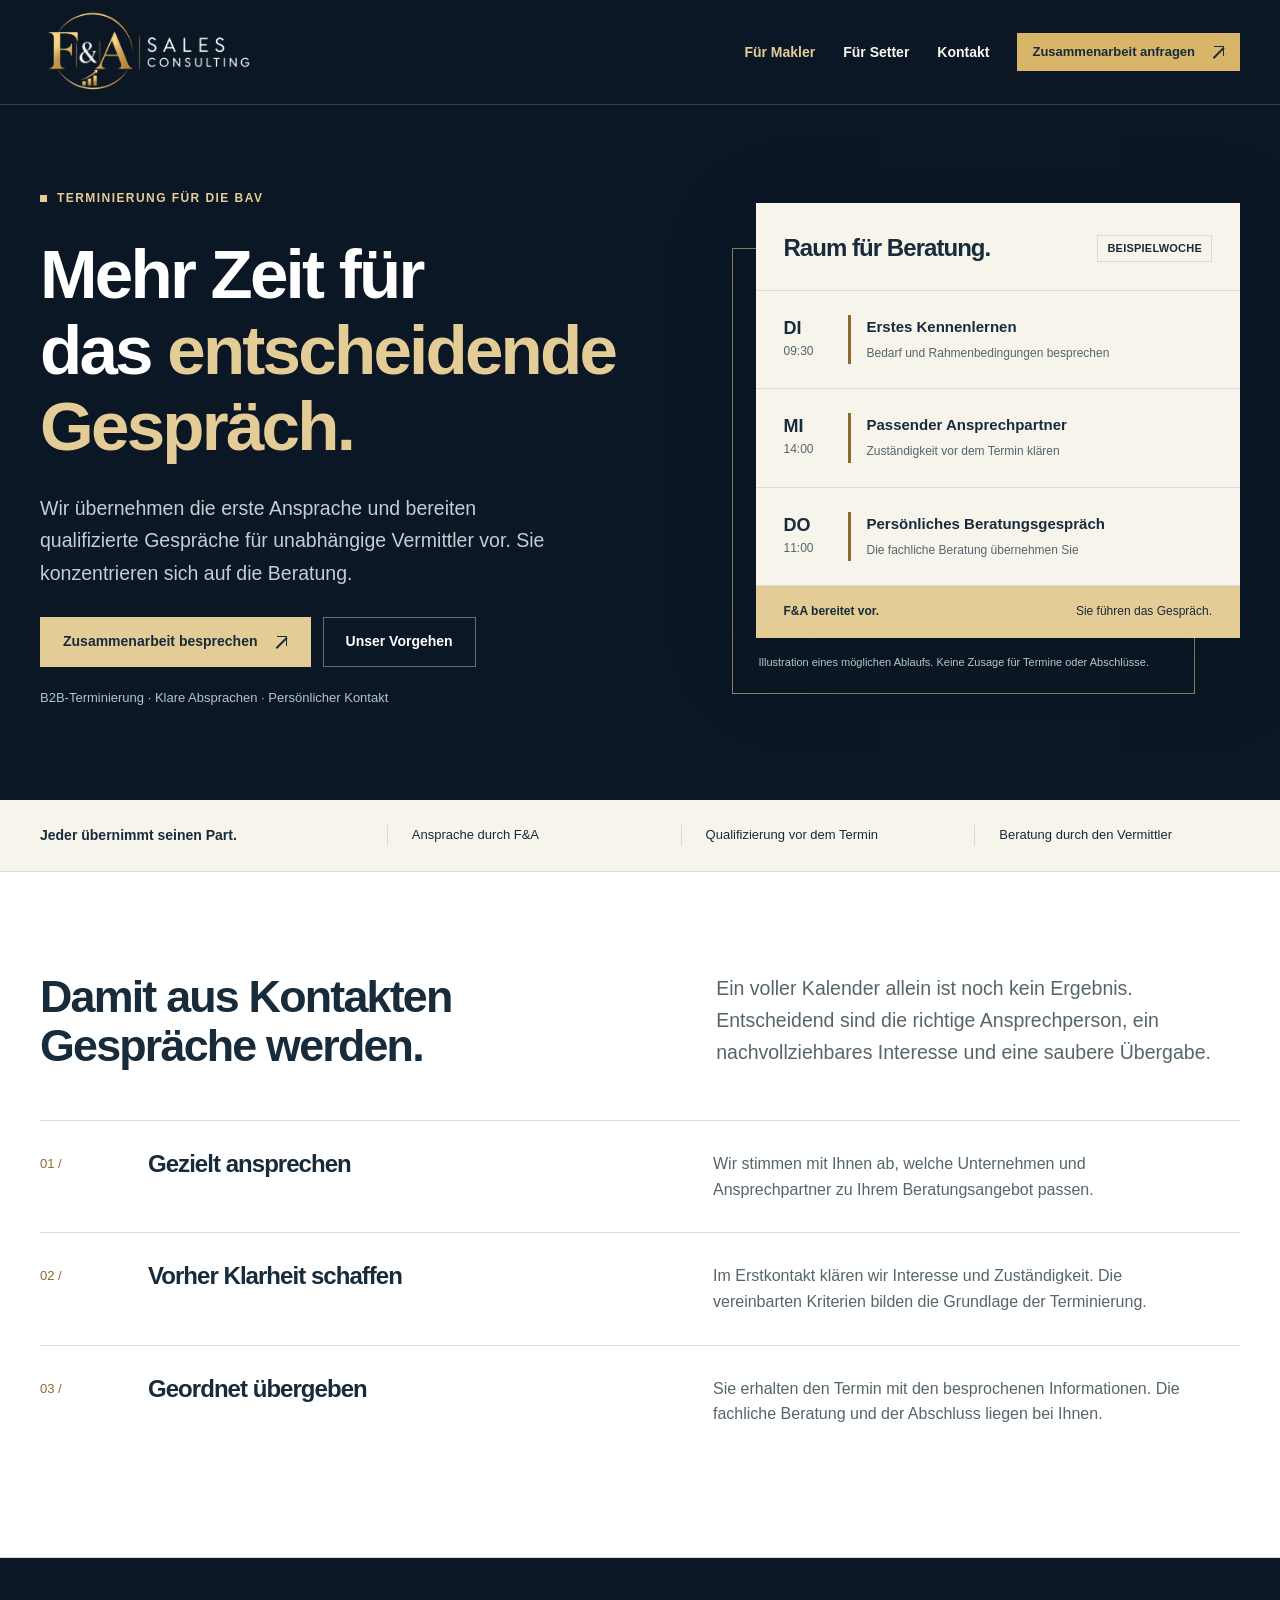
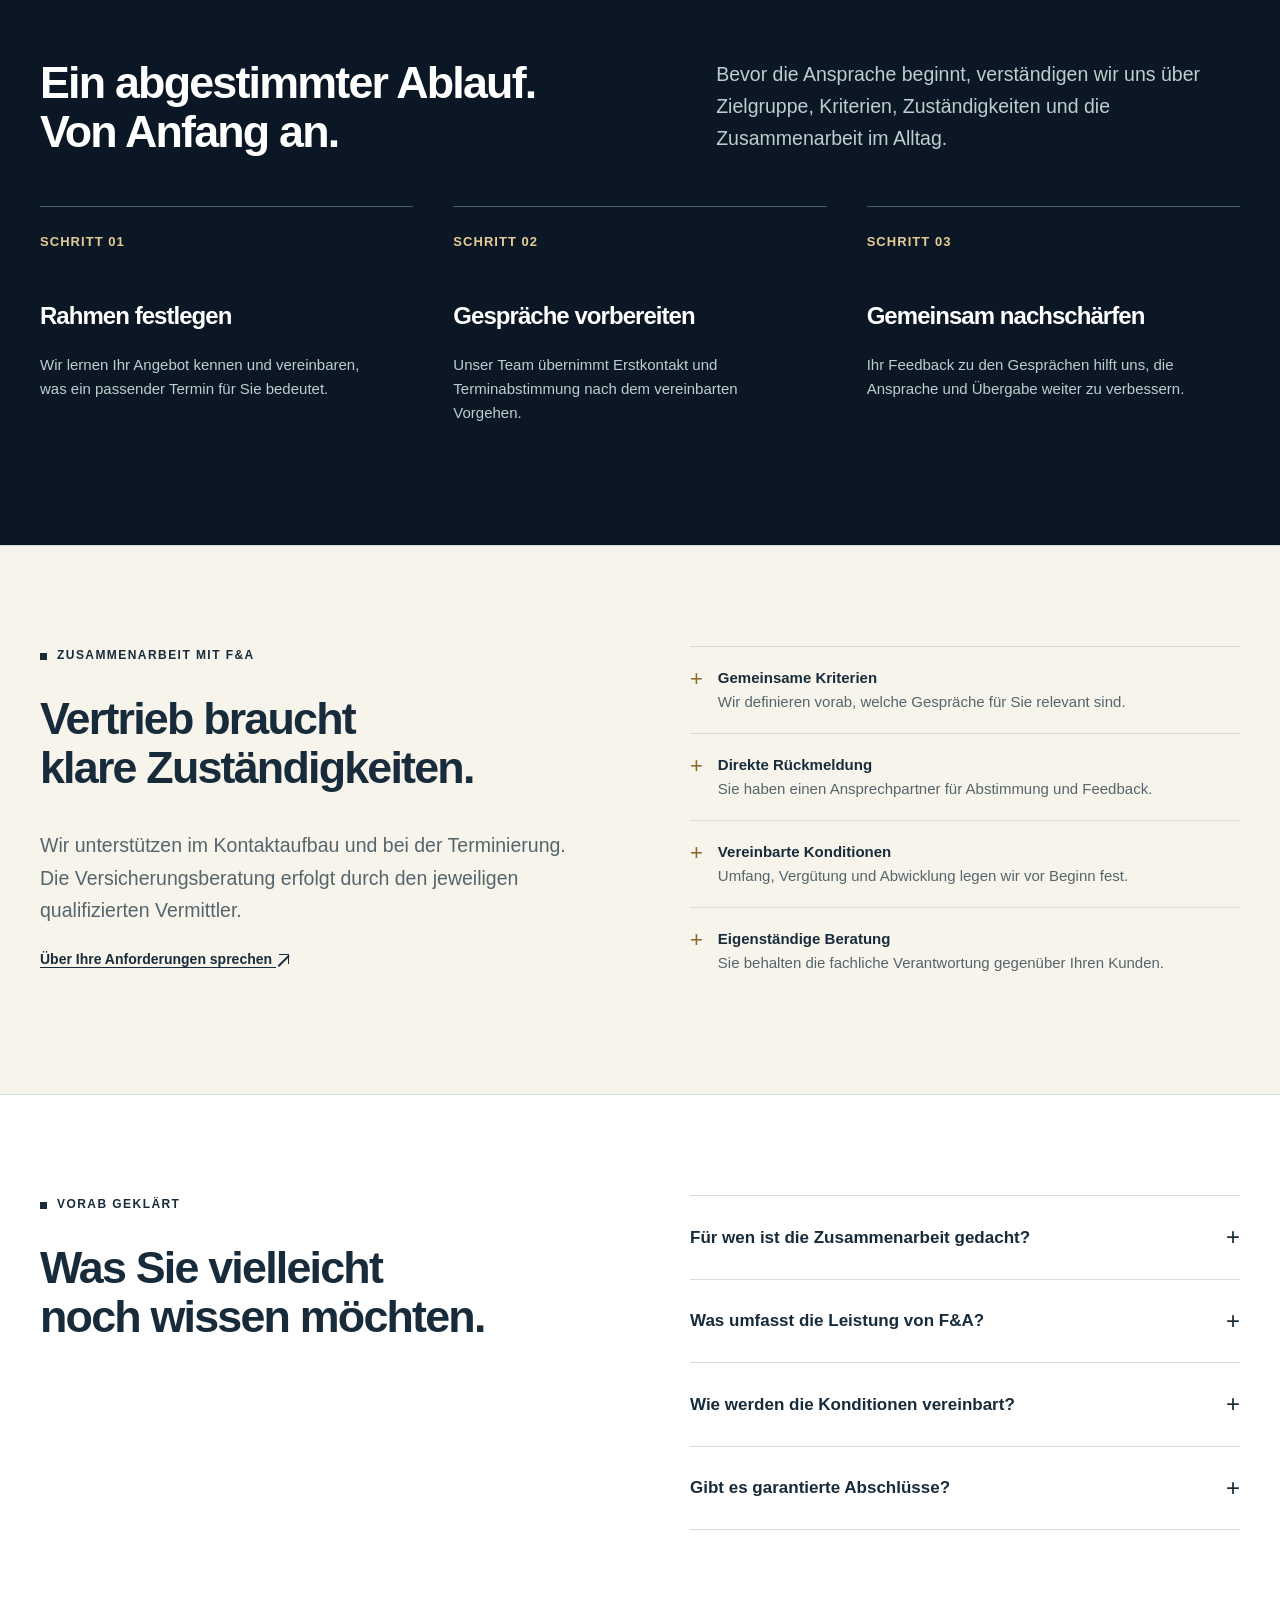
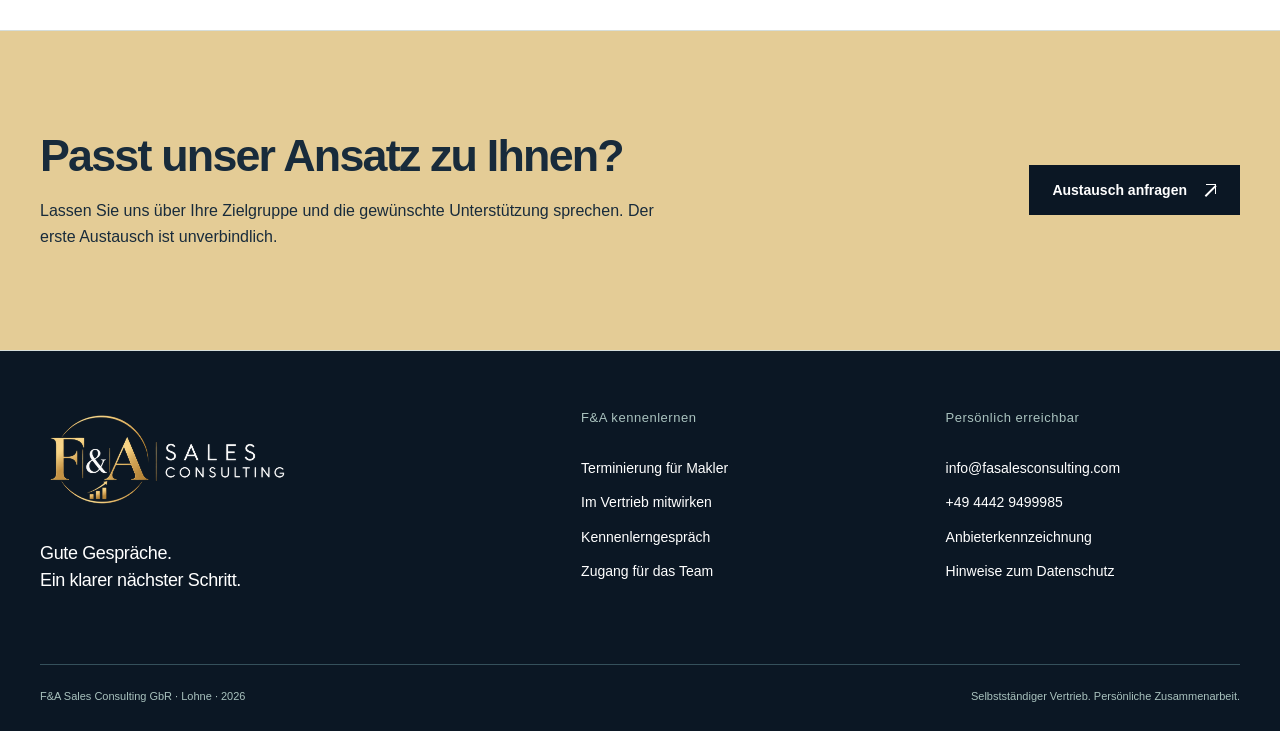
==== index.html @ d10e8598 "Add files via upload" ====
<!doctype html><html lang="de"><head><meta charset="utf-8"><meta name="viewport" content="width=device-width,initial-scale=1"><meta name="theme-color" content="#0b1724"><meta name="color-scheme" content="light"><meta name="referrer" content="strict-origin-when-cross-origin"><meta http-equiv="Content-Security-Policy" content="default-src 'self'; script-src 'self'; style-src 'self'; img-src 'self' data: blob:; font-src 'self'; connect-src 'self' https://*.supabase.co; base-uri 'none'; object-src 'none'; form-action 'self' mailto:; upgrade-insecure-requests"><title>Gespräche vorbereiten. Beratung ermöglichen. | F&amp;A Sales Consulting</title><meta name="description" content="F&amp;A unterstützt unabhängige bAV-Vermittler bei Erstansprache, Qualifizierung und Terminabstimmung. Lernen Sie unseren Ansatz kennen."><meta name="robots" content="index,follow"><link rel="canonical" href="https://fasalesconsulting.com/"><link rel="icon" href="zeichen/fa-markenbild.jpg" type="image/jpeg"><meta property="og:type" content="website"><meta property="og:locale" content="de_DE"><meta property="og:site_name" content="F&amp;A Sales Consulting"><meta property="og:title" content="Gespräche vorbereiten. Beratung ermöglichen."><meta property="og:description" content="F&amp;A unterstützt unabhängige bAV-Vermittler bei Erstansprache, Qualifizierung und Terminabstimmung. Lernen Sie unseren Ansatz kennen."><meta property="og:url" content="https://fasalesconsulting.com/"><meta property="og:image" content="https://fasalesconsulting.com/zeichen/fa-markenbild.jpg"><meta property="og:image:width" content="1254"><meta property="og:image:height" content="1254"><meta name="twitter:card" content="summary_large_image"><link rel="stylesheet" href="gestaltung/auftritt.css"></head><body><a class="fa-sprung" href="#fa-seiteninhalt">Direkt zum Inhalt</a><header class="fa-kopf"><div class="fa-rahmen fa-kopfzeile"><a class="fa-wortmarke" href="index.html" aria-label="F&A Sales Consulting – zur Übersicht"><img src="zeichen/fa-firmenlogo.png" width="1983" height="793" alt="F&A Sales Consulting"></a><button class="fa-menuschalter" type="button" aria-expanded="false" aria-controls="fa-hauptnavigation" data-fa-menuschalter>Menü</button><nav class="fa-navigation" id="fa-hauptnavigation" aria-label="Seitennavigation" data-fa-navigation><a href="index.html" aria-current="page">Für Makler</a><a href="mitwirken.html">Für Setter</a><a href="austausch.html">Kontakt</a><a class="fa-knopf fa-knopf-klein" href="austausch.html">Zusammenarbeit anfragen <span class="fa-pfeil" aria-hidden="true">↗</span></a></nav></div></header><main id="fa-seiteninhalt"><section class="fa-auftakt"><div class="fa-rahmen fa-auftakt-raster"><div><p class="fa-ueberzeile">Terminierung für die bAV</p><h1>Mehr Zeit für<br>das <span class="fa-helltext">entscheidende<br>Gespräch.</span></h1><p class="fa-vorspann">Wir übernehmen die erste Ansprache und bereiten qualifizierte Gespräche für unabhängige Vermittler vor. Sie konzentrieren sich auf die Beratung.</p><div class="fa-aktionen"><a class="fa-knopf fa-knopf-hell" href="austausch.html">Zusammenarbeit besprechen <span class="fa-pfeil" aria-hidden="true">↗</span></a><a class="fa-knopf fa-knopf-linie" href="#fa-arbeitsweise">Unser Vorgehen</a></div><p class="fa-hinweis">B2B-Terminierung · Klare Absprachen · Persönlicher Kontakt</p></div><div class="fa-terminbild"><div class="fa-terminpapier"><div class="fa-terminpapier-kopf"><strong>Raum für Beratung.</strong><span class="fa-etikett">BEISPIELWOCHE</span></div><div class="fa-terminreihe"><div class="fa-terminzeit"><strong>DI</strong><span>09:30</span></div><div class="fa-termintext"><strong>Erstes Kennenlernen</strong><span>Bedarf und Rahmenbedingungen besprechen</span></div></div><div class="fa-terminreihe"><div class="fa-terminzeit"><strong>MI</strong><span>14:00</span></div><div class="fa-termintext"><strong>Passender Ansprechpartner</strong><span>Zuständigkeit vor dem Termin klären</span></div></div><div class="fa-terminreihe"><div class="fa-terminzeit"><strong>DO</strong><span>11:00</span></div><div class="fa-termintext"><strong>Persönliches Beratungsgespräch</strong><span>Die fachliche Beratung übernehmen Sie</span></div></div><div class="fa-terminabschluss"><strong>F&amp;A bereitet vor.</strong><span>Sie führen das Gespräch.</span></div></div><p class="fa-terminfuss">Illustration eines möglichen Ablaufs. Keine Zusage für Termine oder Abschlüsse.</p></div></div></section><div class="fa-einordnung"><div class="fa-rahmen fa-einordnung-innen"><strong>Jeder übernimmt seinen Part.</strong><span>Ansprache durch F&amp;A</span><span>Qualifizierung vor dem Termin</span><span>Beratung durch den Vermittler</span></div></div>
<section class="fa-abschnitt fa-abschnitt-weiss"><div class="fa-rahmen"><div class="fa-abschnitt-kopf"><h2>Damit aus Kontakten<br>Gespräche werden.</h2><p class="fa-vorspann">Ein voller Kalender allein ist noch kein Ergebnis. Entscheidend sind die richtige Ansprechperson, ein nachvollziehbares Interesse und eine saubere Übergabe.</p></div><div class="fa-leistungsreihe"><span class="fa-zaehler">01 /</span><h3>Gezielt ansprechen</h3><p>Wir stimmen mit Ihnen ab, welche Unternehmen und Ansprechpartner zu Ihrem Beratungsangebot passen.</p></div><div class="fa-leistungsreihe"><span class="fa-zaehler">02 /</span><h3>Vorher Klarheit schaffen</h3><p>Im Erstkontakt klären wir Interesse und Zuständigkeit. Die vereinbarten Kriterien bilden die Grundlage der Terminierung.</p></div><div class="fa-leistungsreihe"><span class="fa-zaehler">03 /</span><h3>Geordnet übergeben</h3><p>Sie erhalten den Termin mit den besprochenen Informationen. Die fachliche Beratung und der Abschluss liegen bei Ihnen.</p></div></div></section>
<section class="fa-abschnitt fa-abschnitt-dunkel" id="fa-arbeitsweise"><div class="fa-rahmen"><div class="fa-abschnitt-kopf"><h2>Ein abgestimmter Ablauf.<br>Von Anfang an.</h2><p class="fa-vorspann">Bevor die Ansprache beginnt, verständigen wir uns über Zielgruppe, Kriterien, Zuständigkeiten und die Zusammenarbeit im Alltag.</p></div><ol class="fa-ablauf"><li><strong class="fa-schrittzahl">SCHRITT 01</strong><h3>Rahmen festlegen</h3><p>Wir lernen Ihr Angebot kennen und vereinbaren, was ein passender Termin für Sie bedeutet.</p></li><li><strong class="fa-schrittzahl">SCHRITT 02</strong><h3>Gespräche vorbereiten</h3><p>Unser Team übernimmt Erstkontakt und Terminabstimmung nach dem vereinbarten Vorgehen.</p></li><li><strong class="fa-schrittzahl">SCHRITT 03</strong><h3>Gemeinsam nachschärfen</h3><p>Ihr Feedback zu den Gesprächen hilft uns, die Ansprache und Übergabe weiter zu verbessern.</p></li></ol></div></section>
<section class="fa-abschnitt"><div class="fa-rahmen fa-zweiteiler"><div><p class="fa-ueberzeile">Zusammenarbeit mit F&amp;A</p><h2>Vertrieb braucht<br>klare Zuständigkeiten.</h2><p class="fa-vorspann">Wir unterstützen im Kontaktaufbau und bei der Terminierung. Die Versicherungsberatung erfolgt durch den jeweiligen qualifizierten Vermittler.</p><a class="fa-textverweis" href="austausch.html">Über Ihre Anforderungen sprechen <span class="fa-pfeil" aria-hidden="true">↗</span></a></div><ul class="fa-liste"><li><div><strong>Gemeinsame Kriterien</strong><span>Wir definieren vorab, welche Gespräche für Sie relevant sind.</span></div></li><li><div><strong>Direkte Rückmeldung</strong><span>Sie haben einen Ansprechpartner für Abstimmung und Feedback.</span></div></li><li><div><strong>Vereinbarte Konditionen</strong><span>Umfang, Vergütung und Abwicklung legen wir vor Beginn fest.</span></div></li><li><div><strong>Eigenständige Beratung</strong><span>Sie behalten die fachliche Verantwortung gegenüber Ihren Kunden.</span></div></li></ul></div></section>
<section class="fa-abschnitt fa-abschnitt-weiss"><div class="fa-rahmen fa-zweiteiler"><div><p class="fa-ueberzeile">Vorab geklärt</p><h2>Was Sie vielleicht<br>noch wissen möchten.</h2></div><div class="fa-fragen"><details><summary>Für wen ist die Zusammenarbeit gedacht?</summary><p>Für unabhängige Vermittler, die Geschäftskunden im Bereich der betrieblichen Altersversorgung beraten und Unterstützung bei der Terminierung suchen.</p></details><details><summary>Was umfasst die Leistung von F&amp;A?</summary><p>Erstansprache, Qualifizierung anhand vereinbarter Kriterien und Terminabstimmung. Die konkrete fachliche Beratung und Vermittlung übernehmen unsere Partner.</p></details><details><summary>Wie werden die Konditionen vereinbart?</summary><p>Wir besprechen zuerst Bedarf und Umfang. Die Vergütung und die Bedingungen halten wir in einer individuellen Vereinbarung fest.</p></details><details><summary>Gibt es garantierte Abschlüsse?</summary><p>Nein. Ein Beratungstermin kann eine Gelegenheit schaffen. Eine Abschlussentscheidung trifft der Kunde; einen bestimmten Umsatz können wir nicht zusagen.</p></details></div></div></section>
<section class="fa-abschnitt fa-abschnitt-marke"><div class="fa-rahmen fa-einladung"><div><h2>Passt unser Ansatz zu Ihnen?</h2><p>Lassen Sie uns über Ihre Zielgruppe und die gewünschte Unterstützung sprechen. Der erste Austausch ist unverbindlich.</p></div><a class="fa-knopf" href="austausch.html">Austausch anfragen <span class="fa-pfeil" aria-hidden="true">↗</span></a></div></section></main><footer class="fa-fuss"><div class="fa-rahmen"><div class="fa-fussraster"><div><a class="fa-wortmarke" href="index.html" aria-label="F&A Sales Consulting – zur Übersicht"><img src="zeichen/fa-firmenlogo.png" width="1983" height="793" alt="F&A Sales Consulting"></a><p>Gute Gespräche.<br>Ein klarer nächster Schritt.</p></div><div class="fa-fussnav"><h2>F&amp;A kennenlernen</h2><a href="index.html">Terminierung für Makler</a><a href="mitwirken.html">Im Vertrieb mitwirken</a><a href="einstieg.html" data-fa-einstieg>Kennenlerngespräch</a><a href="teamzentrale.html">Zugang für das Team</a></div><div class="fa-fussnav"><h2>Persönlich erreichbar</h2><a href="mailto:info@fasalesconsulting.com" data-fa-postfach="anzeigen">info@fasalesconsulting.com</a><a href="tel:+4944429499985" data-fa-telefon>+49 4442 9499985</a><a href="anbieter.html">Anbieterkennzeichnung</a><a href="privatsphaere.html">Hinweise zum Datenschutz</a></div></div><div class="fa-fussende"><span>F&amp;A Sales Consulting GbR · Lohne · 2026</span><span>Selbstständiger Vertrieb. Persönliche Zusammenarbeit.</span></div></div></footer><script type="module" src="ablauf/auftritt.js"></script></body></html>
---- gestaltung/auftritt.css ----
:root{--fa-tinte:#182b3b;--fa-nacht:#0b1724;--fa-papier:#f7f4ec;--fa-weiss:#fff;--fa-akzent:#e4cc96;--fa-akzentdunkel:#8c6a2c;--fa-grau:#55656b;--fa-linie:#d5ddda;--fa-rot:#a7352b;--fa-breite:1216px;font-family:Arial,Helvetica,sans-serif;color:var(--fa-tinte);background:var(--fa-papier);font-synthesis:none;line-height:1.6}
*{box-sizing:border-box}html{scroll-behavior:smooth;scroll-padding-top:110px}body{margin:0}button,input,select,textarea{font:inherit}button,a,input,select,textarea{touch-action:manipulation}button{cursor:pointer}a{color:inherit;text-underline-offset:.2em}img,svg{max-width:100%;height:auto}button:disabled{cursor:wait;opacity:.6}[hidden]{display:none!important}::selection{background:var(--fa-akzent);color:var(--fa-tinte)}:focus-visible{outline:3px solid #a98030;outline-offset:5px}h1,h2,h3,p{margin-top:0}h1,h2,h3{line-height:1.1;font-weight:600;letter-spacing:-.04em}h1{font-size:clamp(2.8rem,5.4vw,5.1rem)}h2{font-size:clamp(2rem,3.5vw,3.2rem)}h3{font-size:1.3rem}p{margin-bottom:1.25rem}input,textarea,select{max-width:100%}textarea{resize:vertical;min-height:120px}summary{cursor:pointer}table{border-collapse:collapse;width:100%}th{text-align:left}button:focus-visible,a:focus-visible{border-radius:2px}
.fa-rahmen{width:min(var(--fa-breite),calc(100% - 80px));margin-inline:auto}.fa-sprung{position:fixed;z-index:100;left:20px;top:12px;transform:translateY(-200%);background:var(--fa-weiss);padding:12px}.fa-sprung:focus{transform:none}.fa-kopf{position:sticky;top:0;z-index:30;background:var(--fa-nacht);color:#f8f6f1;border-bottom:1px solid #39404a}.fa-kopfzeile{min-height:104px;display:flex;align-items:center;gap:36px}.fa-wortmarke{display:inline-flex;align-items:center;gap:12px;text-decoration:none;flex-shrink:0}.fa-wortmarke img{display:block;width:214px;height:auto;max-height:86px;object-fit:contain}.fa-navigation{margin-left:auto;display:flex;align-items:center;gap:28px;font-size:14px;font-weight:600}.fa-navigation>a{text-decoration:none;white-space:nowrap}.fa-navigation>a[aria-current=page]{color:var(--fa-akzentdunkel)}.fa-menuschalter{display:none;color:inherit;margin-left:auto;border:1px solid var(--fa-linie);background:transparent;padding:9px 14px}.fa-knopf{display:inline-flex;align-items:center;justify-content:center;gap:16px;min-height:50px;padding:12px 22px;background:var(--fa-nacht);color:white;text-decoration:none;font-size:14px;line-height:1.5;letter-spacing:0;border:1px solid var(--fa-nacht);font-weight:600;transition:background .15s,transform .15s}.fa-knopf:hover{background:#23495d;transform:translateY(-1px)}.fa-knopf-hell{background:var(--fa-akzent);color:var(--fa-tinte);border-color:var(--fa-akzent)}.fa-knopf-hell:hover{background:#f1e5c9}.fa-knopf-linie{background:transparent;color:var(--fa-tinte);border-color:var(--fa-linie)}.fa-knopf-linie:hover{background:#e7ece6}.fa-knopf-klein{min-height:38px;padding:7px 14px;font-size:13px}.fa-pfeil{font-size:22px;font-weight:400;line-height:1}.fa-aktionen{display:flex;gap:12px;align-items:center;flex-wrap:wrap;margin-top:28px}.fa-ueberzeile{display:flex;align-items:center;gap:10px;font-size:12px;letter-spacing:.12em;text-transform:uppercase;font-weight:700;margin-bottom:28px}.fa-ueberzeile:before{content:'';height:7px;width:7px;background:currentColor;display:block}.fa-vorspann{font-size:clamp(1.05rem,1.6vw,1.22rem);line-height:1.65;max-width:630px;color:var(--fa-grau)}.fa-hinweis{font-size:13px;color:var(--fa-grau);line-height:1.65}.fa-textverweis{font-size:14px;font-weight:600}.fa-helltext{color:var(--fa-akzent)}
.fa-auftakt{background:var(--fa-nacht);color:var(--fa-weiss);position:relative;overflow:hidden}.fa-auftakt-raster{display:grid;grid-template-columns:1.1fr .9fr;gap:70px;align-items:center;padding-block:84px 92px}.fa-auftakt h1{max-width:720px;margin-bottom:28px}.fa-auftakt .fa-vorspann{color:#c0d0d4;max-width:530px}.fa-auftakt .fa-hinweis{color:#afc6c8;margin-top:20px;margin-bottom:0}.fa-auftakt .fa-ueberzeile{color:var(--fa-akzent)}.fa-auftakt .fa-knopf-linie{color:white;border-color:#57717a}.fa-auftakt .fa-knopf-linie:hover{background:#26434d}.fa-terminbild{position:relative;padding:0 0 24px 24px;min-width:0}.fa-terminbild:before{content:'';position:absolute;left:0;bottom:0;top:45px;right:45px;border:1px solid #8f8060}.fa-terminpapier{position:relative;background:var(--fa-papier);color:var(--fa-tinte);box-shadow:0 25px 80px #00131f40}.fa-terminpapier-kopf{padding:26px 28px 22px;border-bottom:1px solid var(--fa-linie);display:flex;justify-content:space-between;align-items:center}.fa-terminpapier-kopf strong{font-size:24px;letter-spacing:-.04em}.fa-etikett{display:inline-block;border:1px solid var(--fa-linie);font-size:11px;font-weight:600;padding:4px 9px;letter-spacing:.02em;white-space:nowrap}.fa-terminreihe{display:grid;grid-template-columns:46px 1fr;gap:18px;padding:24px 28px;border-bottom:1px solid var(--fa-linie);align-items:start}.fa-terminzeit{display:flex;flex-direction:column;font-size:12px;color:var(--fa-grau);line-height:1.5}.fa-terminzeit strong{font-size:18px;color:var(--fa-tinte)}.fa-termintext{padding-left:16px;border-left:3px solid var(--fa-akzentdunkel)}.fa-termintext strong{font-size:15px;display:block}.fa-termintext span{font-size:12px;color:var(--fa-grau)}.fa-terminabschluss{background:var(--fa-akzent);padding:16px 28px;font-size:12px;display:flex;justify-content:space-between;gap:12px}.fa-terminfuss{position:relative;color:#b2cac7;font-size:11px;line-height:1.5;margin:16px 0 0 3px}.fa-einordnung{border-bottom:1px solid var(--fa-linie)}.fa-einordnung-innen{display:grid;grid-template-columns:1.2fr 1fr 1fr 1fr;padding-block:24px;gap:28px;align-items:center;font-size:13px}.fa-einordnung-innen strong{font-size:14px}.fa-einordnung-innen span{border-left:1px solid var(--fa-linie);padding-left:24px}
.fa-abschnitt{padding-block:100px;border-bottom:1px solid var(--fa-linie)}.fa-abschnitt-weiss{background:var(--fa-weiss)}.fa-abschnitt-marke{background:var(--fa-akzent)}.fa-abschnitt-dunkel{background:var(--fa-nacht);color:var(--fa-weiss)}.fa-abschnitt-dunkel .fa-vorspann,.fa-abschnitt-dunkel .fa-hinweis{color:#bad0ce}.fa-abschnitt-kopf{display:grid;grid-template-columns:1.1fr 1fr;gap:100px;align-items:start;margin-bottom:50px}.fa-abschnitt-kopf h2{margin-bottom:0}.fa-abschnitt-kopf p{margin-bottom:0}.fa-leistungsreihe{display:grid;grid-template-columns:70px 1fr 1fr;gap:38px;padding:30px 0;border-top:1px solid var(--fa-linie);align-items:start}.fa-leistungsreihe h3{font-size:1.5rem;margin-bottom:0}.fa-leistungsreihe p{margin:0;max-width:480px;color:var(--fa-grau)}.fa-zaehler{font-size:13px;color:var(--fa-akzentdunkel);padding-top:3px}.fa-ablauf{display:grid;grid-template-columns:repeat(3,1fr);gap:40px;list-style:none;padding:0;margin:0}.fa-ablauf li{border-top:1px solid #45615d;padding-top:25px}.fa-ablauf strong.fa-schrittzahl{display:block;color:var(--fa-akzent);font-size:13px;margin-bottom:50px;letter-spacing:.08em}.fa-ablauf h3{font-size:1.5rem}.fa-ablauf p{font-size:15px;color:#bad0ce;max-width:320px}.fa-zweiteiler{display:grid;grid-template-columns:1fr 1fr;gap:100px;align-items:start}.fa-liste{list-style:none;margin:0;padding:0}.fa-liste li{padding:19px 0;border-top:1px solid var(--fa-linie);display:flex;gap:15px;font-size:15px}.fa-liste li:before{content:'+';font-size:22px;color:var(--fa-akzentdunkel);line-height:1.2}.fa-liste strong{display:block}.fa-liste span{color:var(--fa-grau)}.fa-fragen details{border-top:1px solid var(--fa-linie)}.fa-fragen details:last-child{border-bottom:1px solid var(--fa-linie)}.fa-fragen summary{display:flex;justify-content:space-between;align-items:center;gap:20px;padding:22px 0;font-size:17px;font-weight:600;list-style:none}.fa-fragen summary::-webkit-details-marker{display:none}.fa-fragen summary:after{content:'+';font-size:24px;font-weight:400}.fa-fragen details[open] summary:after{content:'−'}.fa-fragen details p{font-size:15px;color:var(--fa-grau);padding-right:30px;margin-bottom:25px}.fa-einladung{display:grid;grid-template-columns:1fr auto;gap:60px;align-items:center}.fa-einladung h2{margin-bottom:18px}.fa-einladung p{max-width:620px;margin-bottom:0}.fa-seitenauftakt{padding-block:70px 58px;border-bottom:1px solid var(--fa-linie)}.fa-seitenauftakt h1{font-size:clamp(2.7rem,4.5vw,4.3rem);max-width:850px}.fa-seitenauftakt .fa-vorspann{margin-bottom:0}.fa-brot{font-size:12px;margin-bottom:35px;display:flex;gap:12px}.fa-brot a{text-decoration:none;color:var(--fa-grau)}
.fa-rechenflaeche{display:grid;grid-template-columns:1fr 1fr;background:var(--fa-weiss);border:1px solid var(--fa-linie)}.fa-recheneingaben{padding:40px}.fa-rechenausgabe{padding:40px;background:var(--fa-nacht);color:white;display:flex;flex-direction:column;justify-content:space-between}.fa-rechensumme{font-size:clamp(2.2rem,5vw,4.3rem);line-height:1.2;letter-spacing:-.06em;margin:18px 0 35px;display:block}.fa-rechenerklaerung{font-size:12px;color:#b8cbc9;margin:25px 0 0}.fa-rechenzeile{display:flex;justify-content:space-between;gap:20px;border-top:1px solid #45615d;padding:13px 0;font-size:14px}.fa-formular{display:grid;gap:20px}.fa-formulargruppe{display:grid;grid-template-columns:1fr 1fr;gap:20px}.fa-feld{display:grid;gap:7px;min-width:0}.fa-feld label{font-size:13px;font-weight:600}.fa-feld label small{font-weight:400;color:var(--fa-grau)}.fa-feld input,.fa-feld select,.fa-feld textarea{border:1px solid #bac7c3;background:white;color:var(--fa-tinte);border-radius:0;padding:13px 14px;min-height:48px;width:100%;font-size:15px}.fa-feld input:focus,.fa-feld textarea:focus,.fa-feld select:focus{outline:2px solid var(--fa-akzentdunkel);outline-offset:1px}.fa-feld-hilfe{font-size:12px;color:var(--fa-grau);margin:0}.fa-formularkarte{padding:36px;border:1px solid var(--fa-linie);background:var(--fa-weiss)}.fa-formularkarte h2{font-size:1.7rem;margin-bottom:28px}.fa-formular .fa-hinweis{margin:0}.fa-formular .fa-knopf{justify-self:start}.fa-formularstatus{padding:16px;background:#fff0e6;border-left:3px solid #bc6749;font-size:14px;line-height:1.6;margin:0}.fa-formular-erfolg{background:#dff3e9;border-color:var(--fa-akzentdunkel)}.fa-spamfeld{position:absolute;left:-10000px;width:1px;height:1px;overflow:hidden}.fa-kontaktdaten{border-top:1px solid var(--fa-linie);padding-top:25px;margin-top:40px;display:grid;gap:6px;font-size:15px}.fa-rechtstext{max-width:830px}.fa-rechtstext h2{font-size:1.6rem;margin-top:40px;margin-bottom:16px}.fa-rechtstext h2:first-child{margin-top:0}.fa-rechtstext p,.fa-rechtstext li{font-size:15px;color:#40565f}.fa-rechtstext ul{padding-left:20px}.fa-kontaktetikett{display:inline-block;background:var(--fa-akzent);padding:7px 12px;font-size:12px;font-weight:600;margin-bottom:20px}.fa-abstand-unten{margin-bottom:35px}
.fa-fuss{background:var(--fa-nacht);color:white;padding-block:60px 25px}.fa-fussraster{display:grid;grid-template-columns:1.6fr 1fr 1fr;gap:70px;padding-bottom:50px}.fa-fuss h2{font-size:13px;letter-spacing:.04em;font-weight:400;color:#a9c2be;margin-bottom:20px}.fa-fuss p{font-size:18px;max-width:340px;line-height:1.5;letter-spacing:-.02em;margin-top:22px}.fa-fuss .fa-wortmarke img{width:250px;max-height:100px;background:transparent}.fa-fussnav{display:grid;gap:12px;align-content:start}.fa-fussnav a{font-size:14px;text-decoration:none}.fa-fussnav a:hover{text-decoration:underline}.fa-fussende{border-top:1px solid #35505b;padding-top:23px;display:flex;justify-content:space-between;gap:24px;font-size:11px;color:#a9c2be}.fa-fussende a{text-decoration:none}.fa-vertriebsbild{padding:32px;background:var(--fa-akzent);color:var(--fa-tinte);position:relative}.fa-vertriebsbild .fa-ueberzeile{color:var(--fa-akzentdunkel);font-size:11px}.fa-vertriebsbild h2{font-size:2.8rem;margin-bottom:35px}.fa-vertriebszeile{padding:20px 0;display:flex;gap:20px;border-top:1px solid #baa36f;align-items:center}.fa-vertriebssymbol{border:1px solid #b59a5e;width:40px;height:40px;display:grid;place-items:center;flex-shrink:0;font-size:18px}.fa-vertriebszeile strong{display:block;font-size:14px}.fa-vertriebszeile small{display:block;color:#66542f;font-size:12px}.fa-vertriebsbild .fa-hinweis{color:#66542f;margin-top:25px}
.fa-pfeil{display:inline-block;font-size:0;position:relative;width:14px;height:14px;vertical-align:middle;flex-shrink:0}.fa-pfeil:before{content:'';position:absolute;right:1px;top:1px;width:9px;height:9px;border-top:1.5px solid currentColor;border-right:1.5px solid currentColor}.fa-pfeil:after{content:'';position:absolute;width:15px;height:1.5px;top:7px;right:-1px;background:currentColor;transform:rotate(-45deg)}
@media(min-width:1600px){.fa-auftakt-raster{padding-block:100px 110px}}@media(max-width:1050px){.fa-navigation{gap:20px}.fa-kopfzeile{gap:20px}.fa-auftakt-raster{gap:35px}.fa-abschnitt-kopf,.fa-zweiteiler{gap:50px}.fa-rahmen{width:calc(100% - 56px)}.fa-terminpapier-kopf,.fa-terminreihe{padding-inline:20px}}
@media(max-width:780px){html{scroll-padding-top:88px}.fa-rahmen{width:calc(100% - 40px)}.fa-kopfzeile{min-height:86px}.fa-menuschalter{display:block}.fa-navigation{display:none;position:absolute;left:0;right:0;top:85px;background:var(--fa-nacht);border-bottom:1px solid var(--fa-linie);padding:24px 20px 30px;flex-direction:column;align-items:stretch;gap:22px}.fa-navigation-offen{display:flex}.fa-navigation .fa-knopf{align-self:start}.fa-auftakt-raster{grid-template-columns:1fr;gap:48px;padding-block:52px 60px}.fa-auftakt h1{font-size:clamp(2.6rem,9.5vw,4.3rem)}.fa-auftakt .fa-vorspann{font-size:1.05rem}.fa-terminbild{max-width:510px;padding-left:16px;padding-bottom:16px}.fa-einordnung-innen{grid-template-columns:1fr 1fr;gap:18px;font-size:12px;padding-block:24px}.fa-einordnung-innen span{padding-left:14px}.fa-einordnung-innen span:nth-child(3){border:0;padding-left:0}.fa-abschnitt{padding-block:62px}.fa-abschnitt-kopf,.fa-zweiteiler{grid-template-columns:1fr;gap:26px}.fa-abschnitt-kopf{margin-bottom:35px}.fa-leistungsreihe{grid-template-columns:35px 1fr;gap:20px;padding-block:25px}.fa-leistungsreihe p{grid-column:2;font-size:14px}.fa-leistungsreihe h3{font-size:1.3rem}.fa-ablauf{grid-template-columns:1fr;gap:20px}.fa-ablauf li{display:grid;grid-template-columns:35px 1fr;column-gap:20px;padding-top:23px}.fa-ablauf strong.fa-schrittzahl{grid-row:span 2;margin:0;padding-top:3px}.fa-ablauf p{max-width:none;margin-bottom:5px;grid-column:2}.fa-ablauf h3{font-size:1.4rem}.fa-einladung{grid-template-columns:1fr;gap:24px}.fa-einladung .fa-knopf{justify-self:start}.fa-rechenflaeche{grid-template-columns:1fr}.fa-recheneingaben,.fa-rechenausgabe{padding:28px}.fa-rechensumme{font-size:3rem}.fa-formularkarte{padding:25px}.fa-fussraster{grid-template-columns:1fr 1fr;gap:35px}.fa-fussraster>div:first-child{grid-column:1/-1}.fa-fussende{flex-direction:column;gap:8px}.fa-seitenauftakt{padding-block:42px}.fa-seitenauftakt h1{font-size:2.8rem}.fa-ueberzeile{margin-bottom:22px}.fa-vertriebsbild h2{font-size:2.4rem}.fa-fragen summary{font-size:16px}}
@media(max-width:420px){.fa-formulargruppe{grid-template-columns:1fr}.fa-rahmen{width:calc(100% - 32px)}.fa-auftakt h1{font-size:2.6rem}.fa-aktionen{align-items:stretch}.fa-aktionen .fa-knopf{width:100%}.fa-terminpapier-kopf{gap:10px;padding:20px 16px}.fa-terminpapier-kopf strong{font-size:20px}.fa-terminreihe{padding:20px 16px;gap:12px}.fa-terminabschluss{padding:14px 16px;font-size:11px}.fa-formularkarte{padding:20px}.fa-recheneingaben,.fa-rechenausgabe{padding:23px}.fa-vertriebsbild{padding:24px}.fa-einordnung-innen strong{font-size:12px}}
@media(prefers-reduced-motion:reduce){html{scroll-behavior:auto}*,*:before,*:after{transition:none!important;animation:none!important}}

.fa-navigation .fa-knopf{background:#d8b568;color:#182b3b;border-color:#d8b568}.fa-navigation .fa-knopf:hover{background:#f0dba9}.fa-kopf .fa-menuschalter{border-color:#60616a}.fa-kopf .fa-navigation>a[aria-current=page]{color:var(--fa-akzent)}.fa-abschnitt-marke .fa-vorspann{color:#5b5039}
@media(max-width:1050px){.fa-kopf .fa-wortmarke img{width:195px;max-height:78px}}@media(max-width:780px){.fa-kopf .fa-wortmarke img{width:172px;max-height:69px}.fa-fuss .fa-wortmarke img{width:220px;max-height:88px}}
@media(max-width:420px){.fa-kopf .fa-wortmarke img{width:clamp(140px,44vw,172px)}.fa-kopfzeile{gap:16px}.fa-fussraster{grid-template-columns:minmax(0,1fr);gap:32px}}
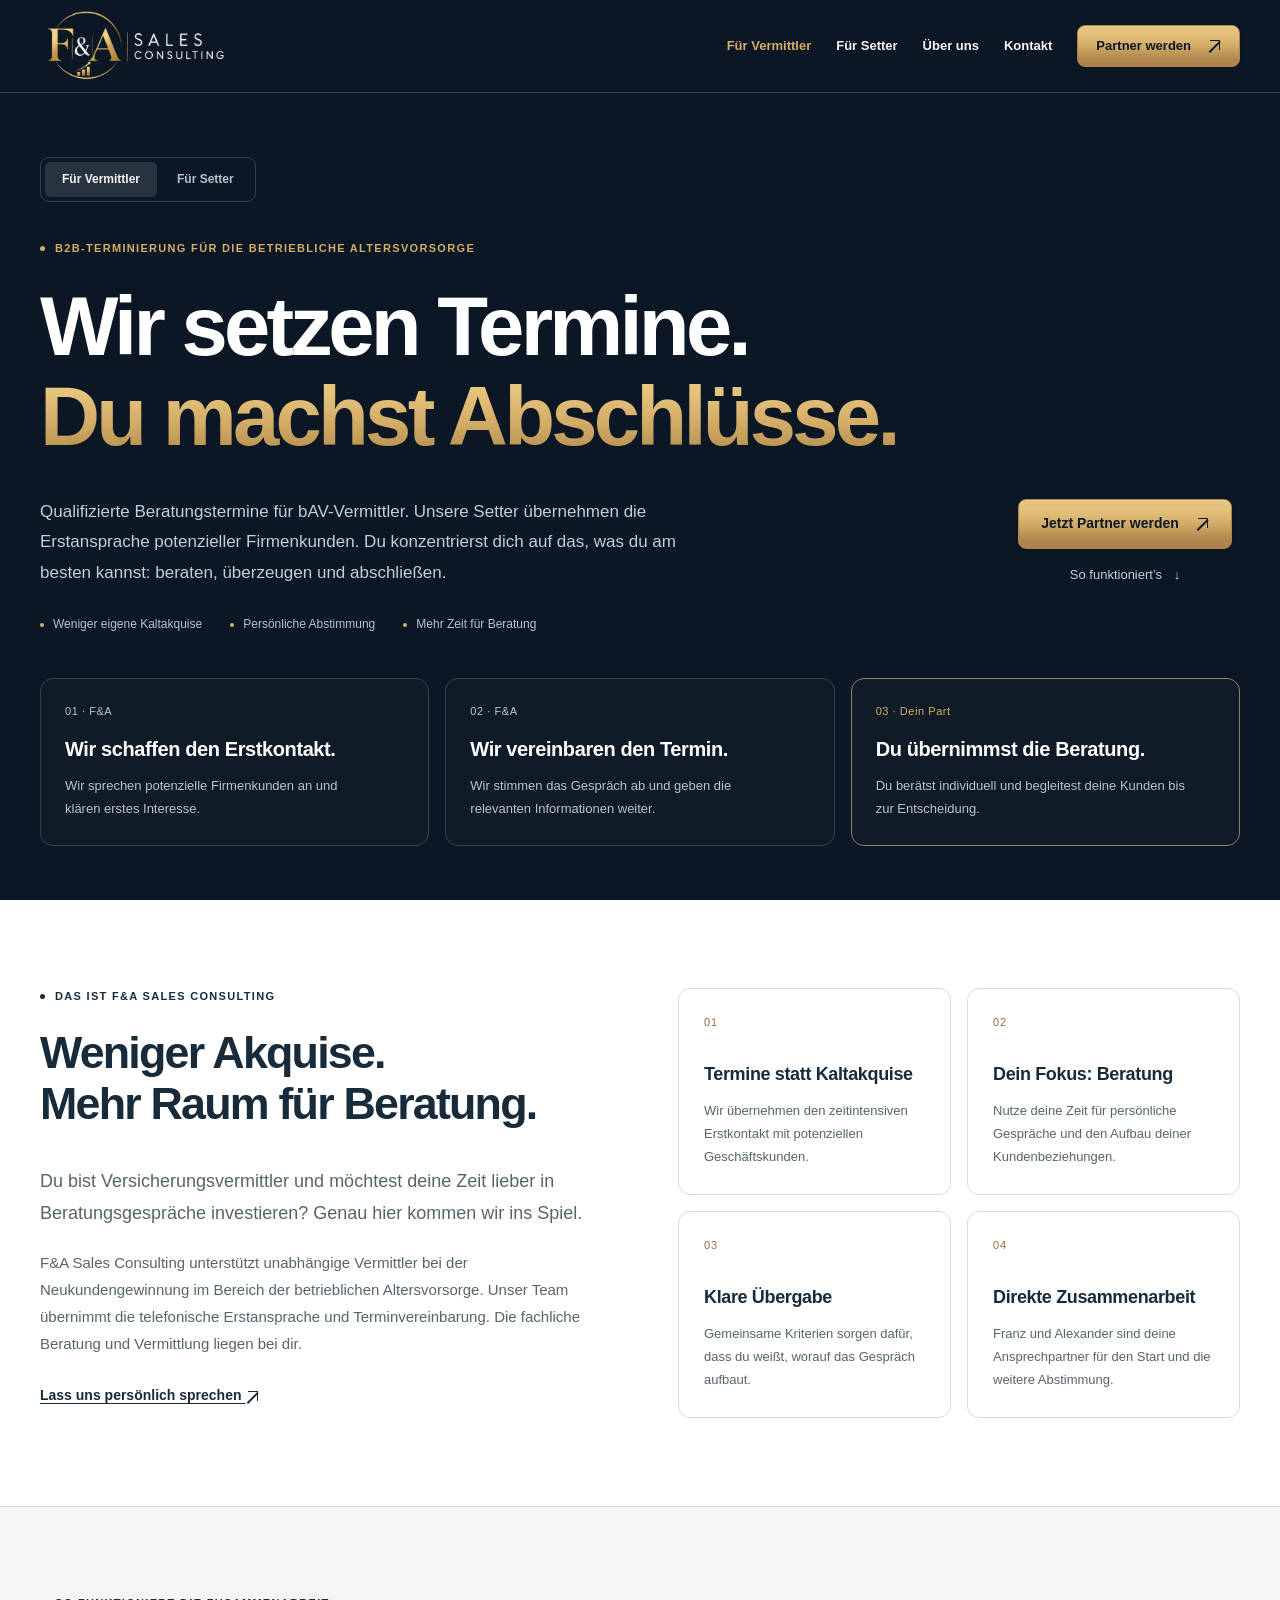
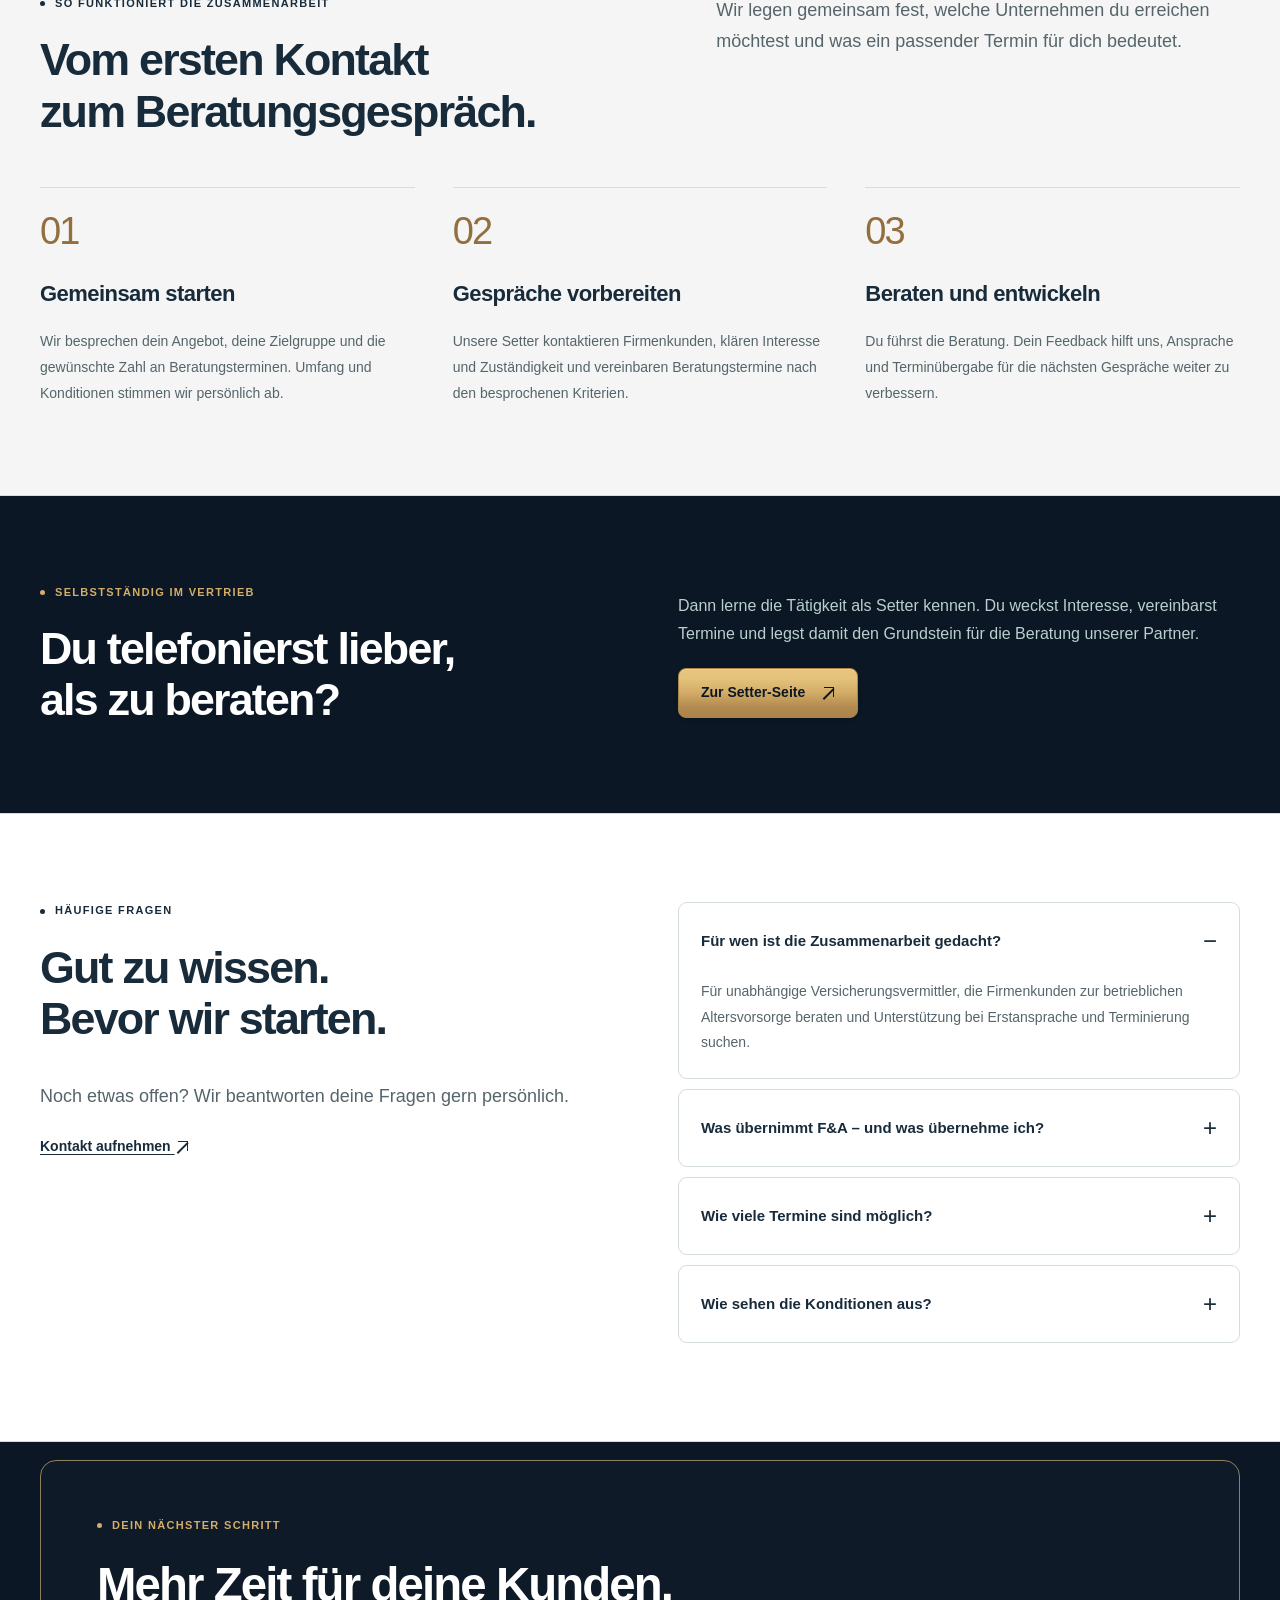
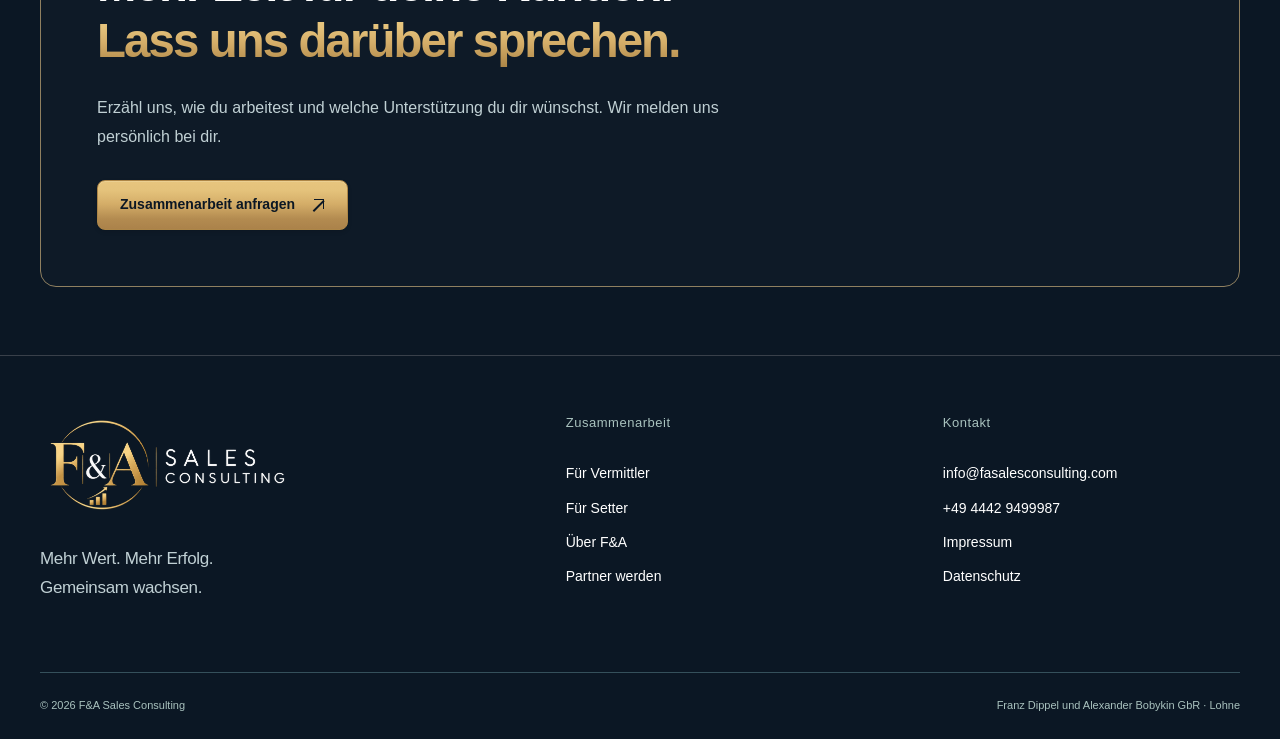
==== commit ec537789: "Add files via upload" ====
--- a/index.html
+++ b/index.html
@@ -1,6 +1,9 @@
-<!doctype html><html lang="de"><head><meta charset="utf-8"><meta name="viewport" content="width=device-width,initial-scale=1"><meta name="theme-color" content="#0b1724"><meta name="color-scheme" content="light"><meta name="referrer" content="strict-origin-when-cross-origin"><meta http-equiv="Content-Security-Policy" content="default-src 'self'; script-src 'self'; style-src 'self'; img-src 'self' data: blob:; font-src 'self'; connect-src 'self' https://*.supabase.co; base-uri 'none'; object-src 'none'; form-action 'self' mailto:; upgrade-insecure-requests"><title>Gespräche vorbereiten. Beratung ermöglichen. | F&amp;A Sales Consulting</title><meta name="description" content="F&amp;A unterstützt unabhängige bAV-Vermittler bei Erstansprache, Qualifizierung und Terminabstimmung. Lernen Sie unseren Ansatz kennen."><meta name="robots" content="index,follow"><link rel="canonical" href="https://fasalesconsulting.com/"><link rel="icon" href="zeichen/fa-markenbild.jpg" type="image/jpeg"><meta property="og:type" content="website"><meta property="og:locale" content="de_DE"><meta property="og:site_name" content="F&amp;A Sales Consulting"><meta property="og:title" content="Gespräche vorbereiten. Beratung ermöglichen."><meta property="og:description" content="F&amp;A unterstützt unabhängige bAV-Vermittler bei Erstansprache, Qualifizierung und Terminabstimmung. Lernen Sie unseren Ansatz kennen."><meta property="og:url" content="https://fasalesconsulting.com/"><meta property="og:image" content="https://fasalesconsulting.com/zeichen/fa-markenbild.jpg"><meta property="og:image:width" content="1254"><meta property="og:image:height" content="1254"><meta name="twitter:card" content="summary_large_image"><link rel="stylesheet" href="gestaltung/auftritt.css"></head><body><a class="fa-sprung" href="#fa-seiteninhalt">Direkt zum Inhalt</a><header class="fa-kopf"><div class="fa-rahmen fa-kopfzeile"><a class="fa-wortmarke" href="index.html" aria-label="F&A Sales Consulting – zur Übersicht"><img src="zeichen/fa-firmenlogo.png" width="1983" height="793" alt="F&A Sales Consulting"></a><button class="fa-menuschalter" type="button" aria-expanded="false" aria-controls="fa-hauptnavigation" data-fa-menuschalter>Menü</button><nav class="fa-navigation" id="fa-hauptnavigation" aria-label="Seitennavigation" data-fa-navigation><a href="index.html" aria-current="page">Für Makler</a><a href="mitwirken.html">Für Setter</a><a href="austausch.html">Kontakt</a><a class="fa-knopf fa-knopf-klein" href="austausch.html">Zusammenarbeit anfragen <span class="fa-pfeil" aria-hidden="true">↗</span></a></nav></div></header><main id="fa-seiteninhalt"><section class="fa-auftakt"><div class="fa-rahmen fa-auftakt-raster"><div><p class="fa-ueberzeile">Terminierung für die bAV</p><h1>Mehr Zeit für<br>das <span class="fa-helltext">entscheidende<br>Gespräch.</span></h1><p class="fa-vorspann">Wir übernehmen die erste Ansprache und bereiten qualifizierte Gespräche für unabhängige Vermittler vor. Sie konzentrieren sich auf die Beratung.</p><div class="fa-aktionen"><a class="fa-knopf fa-knopf-hell" href="austausch.html">Zusammenarbeit besprechen <span class="fa-pfeil" aria-hidden="true">↗</span></a><a class="fa-knopf fa-knopf-linie" href="#fa-arbeitsweise">Unser Vorgehen</a></div><p class="fa-hinweis">B2B-Terminierung · Klare Absprachen · Persönlicher Kontakt</p></div><div class="fa-terminbild"><div class="fa-terminpapier"><div class="fa-terminpapier-kopf"><strong>Raum für Beratung.</strong><span class="fa-etikett">BEISPIELWOCHE</span></div><div class="fa-terminreihe"><div class="fa-terminzeit"><strong>DI</strong><span>09:30</span></div><div class="fa-termintext"><strong>Erstes Kennenlernen</strong><span>Bedarf und Rahmenbedingungen besprechen</span></div></div><div class="fa-terminreihe"><div class="fa-terminzeit"><strong>MI</strong><span>14:00</span></div><div class="fa-termintext"><strong>Passender Ansprechpartner</strong><span>Zuständigkeit vor dem Termin klären</span></div></div><div class="fa-terminreihe"><div class="fa-terminzeit"><strong>DO</strong><span>11:00</span></div><div class="fa-termintext"><strong>Persönliches Beratungsgespräch</strong><span>Die fachliche Beratung übernehmen Sie</span></div></div><div class="fa-terminabschluss"><strong>F&amp;A bereitet vor.</strong><span>Sie führen das Gespräch.</span></div></div><p class="fa-terminfuss">Illustration eines möglichen Ablaufs. Keine Zusage für Termine oder Abschlüsse.</p></div></div></section><div class="fa-einordnung"><div class="fa-rahmen fa-einordnung-innen"><strong>Jeder übernimmt seinen Part.</strong><span>Ansprache durch F&amp;A</span><span>Qualifizierung vor dem Termin</span><span>Beratung durch den Vermittler</span></div></div>
-<section class="fa-abschnitt fa-abschnitt-weiss"><div class="fa-rahmen"><div class="fa-abschnitt-kopf"><h2>Damit aus Kontakten<br>Gespräche werden.</h2><p class="fa-vorspann">Ein voller Kalender allein ist noch kein Ergebnis. Entscheidend sind die richtige Ansprechperson, ein nachvollziehbares Interesse und eine saubere Übergabe.</p></div><div class="fa-leistungsreihe"><span class="fa-zaehler">01 /</span><h3>Gezielt ansprechen</h3><p>Wir stimmen mit Ihnen ab, welche Unternehmen und Ansprechpartner zu Ihrem Beratungsangebot passen.</p></div><div class="fa-leistungsreihe"><span class="fa-zaehler">02 /</span><h3>Vorher Klarheit schaffen</h3><p>Im Erstkontakt klären wir Interesse und Zuständigkeit. Die vereinbarten Kriterien bilden die Grundlage der Terminierung.</p></div><div class="fa-leistungsreihe"><span class="fa-zaehler">03 /</span><h3>Geordnet übergeben</h3><p>Sie erhalten den Termin mit den besprochenen Informationen. Die fachliche Beratung und der Abschluss liegen bei Ihnen.</p></div></div></section>
-<section class="fa-abschnitt fa-abschnitt-dunkel" id="fa-arbeitsweise"><div class="fa-rahmen"><div class="fa-abschnitt-kopf"><h2>Ein abgestimmter Ablauf.<br>Von Anfang an.</h2><p class="fa-vorspann">Bevor die Ansprache beginnt, verständigen wir uns über Zielgruppe, Kriterien, Zuständigkeiten und die Zusammenarbeit im Alltag.</p></div><ol class="fa-ablauf"><li><strong class="fa-schrittzahl">SCHRITT 01</strong><h3>Rahmen festlegen</h3><p>Wir lernen Ihr Angebot kennen und vereinbaren, was ein passender Termin für Sie bedeutet.</p></li><li><strong class="fa-schrittzahl">SCHRITT 02</strong><h3>Gespräche vorbereiten</h3><p>Unser Team übernimmt Erstkontakt und Terminabstimmung nach dem vereinbarten Vorgehen.</p></li><li><strong class="fa-schrittzahl">SCHRITT 03</strong><h3>Gemeinsam nachschärfen</h3><p>Ihr Feedback zu den Gesprächen hilft uns, die Ansprache und Übergabe weiter zu verbessern.</p></li></ol></div></section>
-<section class="fa-abschnitt"><div class="fa-rahmen fa-zweiteiler"><div><p class="fa-ueberzeile">Zusammenarbeit mit F&amp;A</p><h2>Vertrieb braucht<br>klare Zuständigkeiten.</h2><p class="fa-vorspann">Wir unterstützen im Kontaktaufbau und bei der Terminierung. Die Versicherungsberatung erfolgt durch den jeweiligen qualifizierten Vermittler.</p><a class="fa-textverweis" href="austausch.html">Über Ihre Anforderungen sprechen <span class="fa-pfeil" aria-hidden="true">↗</span></a></div><ul class="fa-liste"><li><div><strong>Gemeinsame Kriterien</strong><span>Wir definieren vorab, welche Gespräche für Sie relevant sind.</span></div></li><li><div><strong>Direkte Rückmeldung</strong><span>Sie haben einen Ansprechpartner für Abstimmung und Feedback.</span></div></li><li><div><strong>Vereinbarte Konditionen</strong><span>Umfang, Vergütung und Abwicklung legen wir vor Beginn fest.</span></div></li><li><div><strong>Eigenständige Beratung</strong><span>Sie behalten die fachliche Verantwortung gegenüber Ihren Kunden.</span></div></li></ul></div></section>
-<section class="fa-abschnitt fa-abschnitt-weiss"><div class="fa-rahmen fa-zweiteiler"><div><p class="fa-ueberzeile">Vorab geklärt</p><h2>Was Sie vielleicht<br>noch wissen möchten.</h2></div><div class="fa-fragen"><details><summary>Für wen ist die Zusammenarbeit gedacht?</summary><p>Für unabhängige Vermittler, die Geschäftskunden im Bereich der betrieblichen Altersversorgung beraten und Unterstützung bei der Terminierung suchen.</p></details><details><summary>Was umfasst die Leistung von F&amp;A?</summary><p>Erstansprache, Qualifizierung anhand vereinbarter Kriterien und Terminabstimmung. Die konkrete fachliche Beratung und Vermittlung übernehmen unsere Partner.</p></details><details><summary>Wie werden die Konditionen vereinbart?</summary><p>Wir besprechen zuerst Bedarf und Umfang. Die Vergütung und die Bedingungen halten wir in einer individuellen Vereinbarung fest.</p></details><details><summary>Gibt es garantierte Abschlüsse?</summary><p>Nein. Ein Beratungstermin kann eine Gelegenheit schaffen. Eine Abschlussentscheidung trifft der Kunde; einen bestimmten Umsatz können wir nicht zusagen.</p></details></div></div></section>
-<section class="fa-abschnitt fa-abschnitt-marke"><div class="fa-rahmen fa-einladung"><div><h2>Passt unser Ansatz zu Ihnen?</h2><p>Lassen Sie uns über Ihre Zielgruppe und die gewünschte Unterstützung sprechen. Der erste Austausch ist unverbindlich.</p></div><a class="fa-knopf" href="austausch.html">Austausch anfragen <span class="fa-pfeil" aria-hidden="true">↗</span></a></div></section></main><footer class="fa-fuss"><div class="fa-rahmen"><div class="fa-fussraster"><div><a class="fa-wortmarke" href="index.html" aria-label="F&A Sales Consulting – zur Übersicht"><img src="zeichen/fa-firmenlogo.png" width="1983" height="793" alt="F&A Sales Consulting"></a><p>Gute Gespräche.<br>Ein klarer nächster Schritt.</p></div><div class="fa-fussnav"><h2>F&amp;A kennenlernen</h2><a href="index.html">Terminierung für Makler</a><a href="mitwirken.html">Im Vertrieb mitwirken</a><a href="einstieg.html" data-fa-einstieg>Kennenlerngespräch</a><a href="teamzentrale.html">Zugang für das Team</a></div><div class="fa-fussnav"><h2>Persönlich erreichbar</h2><a href="mailto:info@fasalesconsulting.com" data-fa-postfach="anzeigen">info@fasalesconsulting.com</a><a href="tel:+4944429499985" data-fa-telefon>+49 4442 9499985</a><a href="anbieter.html">Anbieterkennzeichnung</a><a href="privatsphaere.html">Hinweise zum Datenschutz</a></div></div><div class="fa-fussende"><span>F&amp;A Sales Consulting GbR · Lohne · 2026</span><span>Selbstständiger Vertrieb. Persönliche Zusammenarbeit.</span></div></div></footer><script type="module" src="ablauf/auftritt.js"></script></body></html>+<!doctype html>
+<html lang="de"><head><meta charset="utf-8"><meta name="viewport" content="width=device-width,initial-scale=1"><meta name="theme-color" content="#0b1724"><meta name="color-scheme" content="light"><meta name="referrer" content="strict-origin-when-cross-origin"><meta http-equiv="Content-Security-Policy" content="default-src 'self'; script-src 'self'; style-src 'self'; img-src 'self' data: blob:; font-src 'self'; connect-src 'self' https://*.supabase.co; base-uri 'none'; object-src 'none'; form-action 'self' mailto:; upgrade-insecure-requests"><title>Wir setzen Termine. Du machst Abschlüsse. | F&amp;A Sales Consulting</title><meta name="description" content="Qualifizierte Beratungstermine für unabhängige bAV-Vermittler. F&amp;A Sales Consulting übernimmt Erstansprache und Terminierung – du konzentrierst dich auf die Beratung."><meta name="robots" content="index,follow"><link rel="canonical" href="https://fasalesconsulting.com/"><link rel="icon" href="zeichen/fa-markenbild.jpg" type="image/jpeg"><meta property="og:type" content="website"><meta property="og:locale" content="de_DE"><meta property="og:site_name" content="F&amp;A Sales Consulting"><meta property="og:title" content="Wir setzen Termine. Du machst Abschlüsse."><meta property="og:description" content="Qualifizierte Beratungstermine für unabhängige bAV-Vermittler. F&amp;A Sales Consulting übernimmt Erstansprache und Terminierung – du konzentrierst dich auf die Beratung."><meta property="og:url" content="https://fasalesconsulting.com/"><meta property="og:image" content="https://fasalesconsulting.com/zeichen/fa-markenbild.jpg"><meta property="og:image:width" content="1254"><meta property="og:image:height" content="1254"><meta name="twitter:card" content="summary_large_image"><link rel="stylesheet" href="gestaltung/auftritt.css"></head><body class="fa-oeffentlich"><a class="fa-sprung" href="#fa-seiteninhalt">Direkt zum Inhalt</a><header class="fa-kopf"><div class="fa-rahmen fa-kopfzeile"><a class="fa-wortmarke" href="index.html" aria-label="F&amp;A Sales Consulting – zur Startseite"><img src="zeichen/fa-firmenlogo.png" width="1983" height="793" alt="F&amp;A Sales Consulting"></a><button class="fa-menuschalter" type="button" aria-expanded="false" aria-controls="fa-hauptnavigation" data-fa-menuschalter>Menü</button><nav class="fa-navigation" id="fa-hauptnavigation" aria-label="Seitennavigation" data-fa-navigation><a href="index.html" aria-current="page">Für Vermittler</a><a href="mitwirken.html">Für Setter</a><a href="index.html#fa-ueber-uns">Über uns</a><a href="austausch.html">Kontakt</a><a class="fa-knopf fa-knopf-klein" href="austausch.html">Partner werden <span class="fa-pfeil" aria-hidden="true">↗</span></a></nav></div></header><main id="fa-seiteninhalt">
+<section class="fa-hero-neu"><div class="fa-rahmen"><nav class="fa-zielwahl" aria-label="Zielgruppe"><a href="index.html" aria-current="page">Für Vermittler</a><a href="mitwirken.html">Für Setter</a></nav><p class="fa-ueberzeile">B2B-Terminierung für die betriebliche Altersvorsorge</p><h1><span>Wir setzen Termine.</span><span class="fa-helltext">Du machst Abschlüsse.</span></h1><div class="fa-hero-unten"><p class="fa-vorspann">Qualifizierte Beratungstermine für bAV-Vermittler. Unsere Setter übernehmen die Erstansprache potenzieller Firmenkunden. Du konzentrierst dich auf das, was du am besten kannst: beraten, überzeugen und abschließen.</p><div class="fa-hero-aktionen"><a class="fa-knopf fa-knopf-hell" href="austausch.html">Jetzt Partner werden <span class="fa-pfeil" aria-hidden="true">↗</span></a><a class="fa-hero-textlink" href="#fa-arbeitsweise">So funktioniert’s <span aria-hidden="true">↓</span></a></div></div><ul class="fa-hero-punkte"><li>Weniger eigene Kaltakquise</li><li>Persönliche Abstimmung</li><li>Mehr Zeit für Beratung</li></ul><div class="fa-rollenraster" aria-label="So teilen wir die Aufgaben auf"><div class="fa-rolle"><span class="fa-rollenlabel">01 · F&amp;A</span><h2>Wir schaffen den Erstkontakt.</h2><p>Wir sprechen potenzielle Firmenkunden an und klären erstes Interesse.</p></div><div class="fa-rolle"><span class="fa-rollenlabel">02 · F&amp;A</span><h2>Wir vereinbaren den Termin.</h2><p>Wir stimmen das Gespräch ab und geben die relevanten Informationen weiter.</p></div><div class="fa-rolle fa-rolle-gold"><span class="fa-rollenlabel">03 · Dein Part</span><h2>Du übernimmst die Beratung.</h2><p>Du berätst individuell und begleitest deine Kunden bis zur Entscheidung.</p></div></div></div></section>
+<section class="fa-abschnitt fa-abschnitt-weiss" id="fa-ueber-uns"><div class="fa-rahmen fa-zweiteiler fa-ueberblick"><div><p class="fa-ueberzeile">Das ist F&amp;A Sales Consulting</p><h2>Weniger Akquise.<br>Mehr Raum für Beratung.</h2><p class="fa-vorspann">Du bist Versicherungsvermittler und möchtest deine Zeit lieber in Beratungsgespräche investieren? Genau hier kommen wir ins Spiel.</p><p>F&amp;A Sales Consulting unterstützt unabhängige Vermittler bei der Neukundengewinnung im Bereich der betrieblichen Altersvorsorge. Unser Team übernimmt die telefonische Erstansprache und Terminvereinbarung. Die fachliche Beratung und Vermittlung liegen bei dir.</p><a class="fa-textverweis" href="austausch.html">Lass uns persönlich sprechen <span class="fa-pfeil" aria-hidden="true">↗</span></a></div><div class="fa-vorteilsraster"><article class="fa-vorteil"><span class="fa-minizeichen" aria-hidden="true">01</span><h3>Termine statt Kaltakquise</h3><p>Wir übernehmen den zeitintensiven Erstkontakt mit potenziellen Geschäftskunden.</p></article><article class="fa-vorteil"><span class="fa-minizeichen" aria-hidden="true">02</span><h3>Dein Fokus: Beratung</h3><p>Nutze deine Zeit für persönliche Gespräche und den Aufbau deiner Kundenbeziehungen.</p></article><article class="fa-vorteil"><span class="fa-minizeichen" aria-hidden="true">03</span><h3>Klare Übergabe</h3><p>Gemeinsame Kriterien sorgen dafür, dass du weißt, worauf das Gespräch aufbaut.</p></article><article class="fa-vorteil"><span class="fa-minizeichen" aria-hidden="true">04</span><h3>Direkte Zusammenarbeit</h3><p>Franz und Alexander sind deine Ansprechpartner für den Start und die weitere Abstimmung.</p></article></div></div></section>
+<section class="fa-abschnitt" id="fa-arbeitsweise"><div class="fa-rahmen"><div class="fa-abschnitt-kopf"><div><p class="fa-ueberzeile">So funktioniert die Zusammenarbeit</p><h2>Vom ersten Kontakt<br>zum Beratungsgespräch.</h2></div><p class="fa-vorspann">Wir legen gemeinsam fest, welche Unternehmen du erreichen möchtest und was ein passender Termin für dich bedeutet.</p></div><ol class="fa-prozessliste"><li><span class="fa-prozessnummer" aria-hidden="true">01</span><h3>Gemeinsam starten</h3><p>Wir besprechen dein Angebot, deine Zielgruppe und die gewünschte Zahl an Beratungsterminen. Umfang und Konditionen stimmen wir persönlich ab.</p></li><li><span class="fa-prozessnummer" aria-hidden="true">02</span><h3>Gespräche vorbereiten</h3><p>Unsere Setter kontaktieren Firmenkunden, klären Interesse und Zuständigkeit und vereinbaren Beratungstermine nach den besprochenen Kriterien.</p></li><li><span class="fa-prozessnummer" aria-hidden="true">03</span><h3>Beraten und entwickeln</h3><p>Du führst die Beratung. Dein Feedback hilft uns, Ansprache und Terminübergabe für die nächsten Gespräche weiter zu verbessern.</p></li></ol></div></section>
+<section class="fa-abschnitt fa-abschnitt-dunkel"><div class="fa-rahmen fa-partnerstreifen"><div><p class="fa-ueberzeile">Selbstständig im Vertrieb</p><h2>Du telefonierst lieber,<br>als zu beraten?</h2></div><div><p class="fa-vorspann">Dann lerne die Tätigkeit als Setter kennen. Du weckst Interesse, vereinbarst Termine und legst damit den Grundstein für die Beratung unserer Partner.</p><a class="fa-knopf fa-knopf-hell" href="mitwirken.html">Zur Setter-Seite <span class="fa-pfeil" aria-hidden="true">↗</span></a></div></div></section>
+<section class="fa-abschnitt fa-abschnitt-weiss"><div class="fa-rahmen fa-zweiteiler"><div><p class="fa-ueberzeile">Häufige Fragen</p><h2>Gut zu wissen.<br>Bevor wir starten.</h2><p class="fa-vorspann">Noch etwas offen? Wir beantworten deine Fragen gern persönlich.</p><a class="fa-textverweis" href="austausch.html">Kontakt aufnehmen <span class="fa-pfeil" aria-hidden="true">↗</span></a></div><div class="fa-fragen"><details open><summary>Für wen ist die Zusammenarbeit gedacht?</summary><p>Für unabhängige Versicherungsvermittler, die Firmenkunden zur betrieblichen Altersvorsorge beraten und Unterstützung bei Erstansprache und Terminierung suchen.</p></details><details><summary>Was übernimmt F&amp;A – und was übernehme ich?</summary><p>Wir übernehmen die Erstansprache, die Qualifizierung nach vereinbarten Kriterien und die Terminabstimmung. Du führst die fachliche Beratung und begleitest den Kunden bis zur Entscheidung.</p></details><details><summary>Wie viele Termine sind möglich?</summary><p>Deinen Bedarf besprechen wir gemeinsam. Der tatsächliche Umfang hängt unter anderem von Zielgruppe, Kriterien und Verfügbarkeit ab. Ein bestimmter Umsatz oder Abschluss wird nicht zugesagt.</p></details><details><summary>Wie sehen die Konditionen aus?</summary><p>Wir klären zuerst deine Anforderungen. Umfang, Vergütung und die Bedingungen der Zusammenarbeit halten wir anschließend in einer individuellen Vereinbarung fest.</p></details></div></div></section>
+<section class="fa-abschluss"><div class="fa-rahmen"><div class="fa-abschluss-innen"><p class="fa-ueberzeile">Dein nächster Schritt</p><h2>Mehr Zeit für deine Kunden.<br><span class="fa-helltext">Lass uns darüber sprechen.</span></h2><p>Erzähl uns, wie du arbeitest und welche Unterstützung du dir wünschst. Wir melden uns persönlich bei dir.</p><a class="fa-knopf fa-knopf-hell" href="austausch.html">Zusammenarbeit anfragen <span class="fa-pfeil" aria-hidden="true">↗</span></a></div></div></section>
+</main><footer class="fa-fuss"><div class="fa-rahmen"><div class="fa-fussraster"><div><a class="fa-wortmarke" href="index.html" aria-label="F&amp;A Sales Consulting – zur Startseite"><img src="zeichen/fa-firmenlogo.png" width="1983" height="793" alt="F&amp;A Sales Consulting"></a><p>Mehr Wert. Mehr Erfolg.<br>Gemeinsam wachsen.</p></div><div class="fa-fussnav"><h2>Zusammenarbeit</h2><a href="index.html">Für Vermittler</a><a href="mitwirken.html">Für Setter</a><a href="index.html#fa-ueber-uns">Über F&amp;A</a><a href="austausch.html">Partner werden</a></div><div class="fa-fussnav"><h2>Kontakt</h2><a href="mailto:info@fasalesconsulting.com" data-fa-postfach="anzeigen">info@fasalesconsulting.com</a><a href="tel:+4944429499987" data-fa-telefon>+49 4442 9499987</a><a href="anbieter.html">Impressum</a><a href="privatsphaere.html">Datenschutz</a></div></div><div class="fa-fussende"><span>© 2026 F&amp;A Sales Consulting</span><span>Franz Dippel und Alexander Bobykin GbR · Lohne</span></div></div></footer><script type="module" src="ablauf/auftritt.js"></script></body></html>
--- a/gestaltung/auftritt.css
+++ b/gestaltung/auftritt.css
@@ -1,16 +1,117 @@
-:root{--fa-tinte:#182b3b;--fa-nacht:#0b1724;--fa-papier:#f7f4ec;--fa-weiss:#fff;--fa-akzent:#e4cc96;--fa-akzentdunkel:#8c6a2c;--fa-grau:#55656b;--fa-linie:#d5ddda;--fa-rot:#a7352b;--fa-breite:1216px;font-family:Arial,Helvetica,sans-serif;color:var(--fa-tinte);background:var(--fa-papier);font-synthesis:none;line-height:1.6}
+:root{--fa-tinte:#182b3b;--fa-nacht:#0b1724;--fa-papier:#f4f5f4;--fa-weiss:#fff;--fa-akzent:#d4ad68;--fa-akzentdunkel:#936f3e;--fa-grau:#55656b;--fa-linie:#d5ddda;--fa-rot:#a7352b;--fa-gold-flaeche:linear-gradient(180deg,#e7c57e 0%,#e4c27b 20%,#d4ad68 48%,#b38b50 79%,#ab824a 100%);--fa-gold-hell:linear-gradient(180deg,#efd49a 0%,#e9cc8d 20%,#dfbc7a 48%,#c29c63 79%,#b89058 100%);--fa-gold-schrift:linear-gradient(180deg,#eacb82 0%,#e4c27b 25%,#d4ad68 55%,#ad8647 100%);--fa-breite:1216px;font-family:Arial,Helvetica,sans-serif;color:var(--fa-tinte);background:var(--fa-papier);font-synthesis:none;line-height:1.6}
 *{box-sizing:border-box}html{scroll-behavior:smooth;scroll-padding-top:110px}body{margin:0}button,input,select,textarea{font:inherit}button,a,input,select,textarea{touch-action:manipulation}button{cursor:pointer}a{color:inherit;text-underline-offset:.2em}img,svg{max-width:100%;height:auto}button:disabled{cursor:wait;opacity:.6}[hidden]{display:none!important}::selection{background:var(--fa-akzent);color:var(--fa-tinte)}:focus-visible{outline:3px solid #a98030;outline-offset:5px}h1,h2,h3,p{margin-top:0}h1,h2,h3{line-height:1.1;font-weight:600;letter-spacing:-.04em}h1{font-size:clamp(2.8rem,5.4vw,5.1rem)}h2{font-size:clamp(2rem,3.5vw,3.2rem)}h3{font-size:1.3rem}p{margin-bottom:1.25rem}input,textarea,select{max-width:100%}textarea{resize:vertical;min-height:120px}summary{cursor:pointer}table{border-collapse:collapse;width:100%}th{text-align:left}button:focus-visible,a:focus-visible{border-radius:2px}
-.fa-rahmen{width:min(var(--fa-breite),calc(100% - 80px));margin-inline:auto}.fa-sprung{position:fixed;z-index:100;left:20px;top:12px;transform:translateY(-200%);background:var(--fa-weiss);padding:12px}.fa-sprung:focus{transform:none}.fa-kopf{position:sticky;top:0;z-index:30;background:var(--fa-nacht);color:#f8f6f1;border-bottom:1px solid #39404a}.fa-kopfzeile{min-height:104px;display:flex;align-items:center;gap:36px}.fa-wortmarke{display:inline-flex;align-items:center;gap:12px;text-decoration:none;flex-shrink:0}.fa-wortmarke img{display:block;width:214px;height:auto;max-height:86px;object-fit:contain}.fa-navigation{margin-left:auto;display:flex;align-items:center;gap:28px;font-size:14px;font-weight:600}.fa-navigation>a{text-decoration:none;white-space:nowrap}.fa-navigation>a[aria-current=page]{color:var(--fa-akzentdunkel)}.fa-menuschalter{display:none;color:inherit;margin-left:auto;border:1px solid var(--fa-linie);background:transparent;padding:9px 14px}.fa-knopf{display:inline-flex;align-items:center;justify-content:center;gap:16px;min-height:50px;padding:12px 22px;background:var(--fa-nacht);color:white;text-decoration:none;font-size:14px;line-height:1.5;letter-spacing:0;border:1px solid var(--fa-nacht);font-weight:600;transition:background .15s,transform .15s}.fa-knopf:hover{background:#23495d;transform:translateY(-1px)}.fa-knopf-hell{background:var(--fa-akzent);color:var(--fa-tinte);border-color:var(--fa-akzent)}.fa-knopf-hell:hover{background:#f1e5c9}.fa-knopf-linie{background:transparent;color:var(--fa-tinte);border-color:var(--fa-linie)}.fa-knopf-linie:hover{background:#e7ece6}.fa-knopf-klein{min-height:38px;padding:7px 14px;font-size:13px}.fa-pfeil{font-size:22px;font-weight:400;line-height:1}.fa-aktionen{display:flex;gap:12px;align-items:center;flex-wrap:wrap;margin-top:28px}.fa-ueberzeile{display:flex;align-items:center;gap:10px;font-size:12px;letter-spacing:.12em;text-transform:uppercase;font-weight:700;margin-bottom:28px}.fa-ueberzeile:before{content:'';height:7px;width:7px;background:currentColor;display:block}.fa-vorspann{font-size:clamp(1.05rem,1.6vw,1.22rem);line-height:1.65;max-width:630px;color:var(--fa-grau)}.fa-hinweis{font-size:13px;color:var(--fa-grau);line-height:1.65}.fa-textverweis{font-size:14px;font-weight:600}.fa-helltext{color:var(--fa-akzent)}
-.fa-auftakt{background:var(--fa-nacht);color:var(--fa-weiss);position:relative;overflow:hidden}.fa-auftakt-raster{display:grid;grid-template-columns:1.1fr .9fr;gap:70px;align-items:center;padding-block:84px 92px}.fa-auftakt h1{max-width:720px;margin-bottom:28px}.fa-auftakt .fa-vorspann{color:#c0d0d4;max-width:530px}.fa-auftakt .fa-hinweis{color:#afc6c8;margin-top:20px;margin-bottom:0}.fa-auftakt .fa-ueberzeile{color:var(--fa-akzent)}.fa-auftakt .fa-knopf-linie{color:white;border-color:#57717a}.fa-auftakt .fa-knopf-linie:hover{background:#26434d}.fa-terminbild{position:relative;padding:0 0 24px 24px;min-width:0}.fa-terminbild:before{content:'';position:absolute;left:0;bottom:0;top:45px;right:45px;border:1px solid #8f8060}.fa-terminpapier{position:relative;background:var(--fa-papier);color:var(--fa-tinte);box-shadow:0 25px 80px #00131f40}.fa-terminpapier-kopf{padding:26px 28px 22px;border-bottom:1px solid var(--fa-linie);display:flex;justify-content:space-between;align-items:center}.fa-terminpapier-kopf strong{font-size:24px;letter-spacing:-.04em}.fa-etikett{display:inline-block;border:1px solid var(--fa-linie);font-size:11px;font-weight:600;padding:4px 9px;letter-spacing:.02em;white-space:nowrap}.fa-terminreihe{display:grid;grid-template-columns:46px 1fr;gap:18px;padding:24px 28px;border-bottom:1px solid var(--fa-linie);align-items:start}.fa-terminzeit{display:flex;flex-direction:column;font-size:12px;color:var(--fa-grau);line-height:1.5}.fa-terminzeit strong{font-size:18px;color:var(--fa-tinte)}.fa-termintext{padding-left:16px;border-left:3px solid var(--fa-akzentdunkel)}.fa-termintext strong{font-size:15px;display:block}.fa-termintext span{font-size:12px;color:var(--fa-grau)}.fa-terminabschluss{background:var(--fa-akzent);padding:16px 28px;font-size:12px;display:flex;justify-content:space-between;gap:12px}.fa-terminfuss{position:relative;color:#b2cac7;font-size:11px;line-height:1.5;margin:16px 0 0 3px}.fa-einordnung{border-bottom:1px solid var(--fa-linie)}.fa-einordnung-innen{display:grid;grid-template-columns:1.2fr 1fr 1fr 1fr;padding-block:24px;gap:28px;align-items:center;font-size:13px}.fa-einordnung-innen strong{font-size:14px}.fa-einordnung-innen span{border-left:1px solid var(--fa-linie);padding-left:24px}
-.fa-abschnitt{padding-block:100px;border-bottom:1px solid var(--fa-linie)}.fa-abschnitt-weiss{background:var(--fa-weiss)}.fa-abschnitt-marke{background:var(--fa-akzent)}.fa-abschnitt-dunkel{background:var(--fa-nacht);color:var(--fa-weiss)}.fa-abschnitt-dunkel .fa-vorspann,.fa-abschnitt-dunkel .fa-hinweis{color:#bad0ce}.fa-abschnitt-kopf{display:grid;grid-template-columns:1.1fr 1fr;gap:100px;align-items:start;margin-bottom:50px}.fa-abschnitt-kopf h2{margin-bottom:0}.fa-abschnitt-kopf p{margin-bottom:0}.fa-leistungsreihe{display:grid;grid-template-columns:70px 1fr 1fr;gap:38px;padding:30px 0;border-top:1px solid var(--fa-linie);align-items:start}.fa-leistungsreihe h3{font-size:1.5rem;margin-bottom:0}.fa-leistungsreihe p{margin:0;max-width:480px;color:var(--fa-grau)}.fa-zaehler{font-size:13px;color:var(--fa-akzentdunkel);padding-top:3px}.fa-ablauf{display:grid;grid-template-columns:repeat(3,1fr);gap:40px;list-style:none;padding:0;margin:0}.fa-ablauf li{border-top:1px solid #45615d;padding-top:25px}.fa-ablauf strong.fa-schrittzahl{display:block;color:var(--fa-akzent);font-size:13px;margin-bottom:50px;letter-spacing:.08em}.fa-ablauf h3{font-size:1.5rem}.fa-ablauf p{font-size:15px;color:#bad0ce;max-width:320px}.fa-zweiteiler{display:grid;grid-template-columns:1fr 1fr;gap:100px;align-items:start}.fa-liste{list-style:none;margin:0;padding:0}.fa-liste li{padding:19px 0;border-top:1px solid var(--fa-linie);display:flex;gap:15px;font-size:15px}.fa-liste li:before{content:'+';font-size:22px;color:var(--fa-akzentdunkel);line-height:1.2}.fa-liste strong{display:block}.fa-liste span{color:var(--fa-grau)}.fa-fragen details{border-top:1px solid var(--fa-linie)}.fa-fragen details:last-child{border-bottom:1px solid var(--fa-linie)}.fa-fragen summary{display:flex;justify-content:space-between;align-items:center;gap:20px;padding:22px 0;font-size:17px;font-weight:600;list-style:none}.fa-fragen summary::-webkit-details-marker{display:none}.fa-fragen summary:after{content:'+';font-size:24px;font-weight:400}.fa-fragen details[open] summary:after{content:'−'}.fa-fragen details p{font-size:15px;color:var(--fa-grau);padding-right:30px;margin-bottom:25px}.fa-einladung{display:grid;grid-template-columns:1fr auto;gap:60px;align-items:center}.fa-einladung h2{margin-bottom:18px}.fa-einladung p{max-width:620px;margin-bottom:0}.fa-seitenauftakt{padding-block:70px 58px;border-bottom:1px solid var(--fa-linie)}.fa-seitenauftakt h1{font-size:clamp(2.7rem,4.5vw,4.3rem);max-width:850px}.fa-seitenauftakt .fa-vorspann{margin-bottom:0}.fa-brot{font-size:12px;margin-bottom:35px;display:flex;gap:12px}.fa-brot a{text-decoration:none;color:var(--fa-grau)}
-.fa-rechenflaeche{display:grid;grid-template-columns:1fr 1fr;background:var(--fa-weiss);border:1px solid var(--fa-linie)}.fa-recheneingaben{padding:40px}.fa-rechenausgabe{padding:40px;background:var(--fa-nacht);color:white;display:flex;flex-direction:column;justify-content:space-between}.fa-rechensumme{font-size:clamp(2.2rem,5vw,4.3rem);line-height:1.2;letter-spacing:-.06em;margin:18px 0 35px;display:block}.fa-rechenerklaerung{font-size:12px;color:#b8cbc9;margin:25px 0 0}.fa-rechenzeile{display:flex;justify-content:space-between;gap:20px;border-top:1px solid #45615d;padding:13px 0;font-size:14px}.fa-formular{display:grid;gap:20px}.fa-formulargruppe{display:grid;grid-template-columns:1fr 1fr;gap:20px}.fa-feld{display:grid;gap:7px;min-width:0}.fa-feld label{font-size:13px;font-weight:600}.fa-feld label small{font-weight:400;color:var(--fa-grau)}.fa-feld input,.fa-feld select,.fa-feld textarea{border:1px solid #bac7c3;background:white;color:var(--fa-tinte);border-radius:0;padding:13px 14px;min-height:48px;width:100%;font-size:15px}.fa-feld input:focus,.fa-feld textarea:focus,.fa-feld select:focus{outline:2px solid var(--fa-akzentdunkel);outline-offset:1px}.fa-feld-hilfe{font-size:12px;color:var(--fa-grau);margin:0}.fa-formularkarte{padding:36px;border:1px solid var(--fa-linie);background:var(--fa-weiss)}.fa-formularkarte h2{font-size:1.7rem;margin-bottom:28px}.fa-formular .fa-hinweis{margin:0}.fa-formular .fa-knopf{justify-self:start}.fa-formularstatus{padding:16px;background:#fff0e6;border-left:3px solid #bc6749;font-size:14px;line-height:1.6;margin:0}.fa-formular-erfolg{background:#dff3e9;border-color:var(--fa-akzentdunkel)}.fa-spamfeld{position:absolute;left:-10000px;width:1px;height:1px;overflow:hidden}.fa-kontaktdaten{border-top:1px solid var(--fa-linie);padding-top:25px;margin-top:40px;display:grid;gap:6px;font-size:15px}.fa-rechtstext{max-width:830px}.fa-rechtstext h2{font-size:1.6rem;margin-top:40px;margin-bottom:16px}.fa-rechtstext h2:first-child{margin-top:0}.fa-rechtstext p,.fa-rechtstext li{font-size:15px;color:#40565f}.fa-rechtstext ul{padding-left:20px}.fa-kontaktetikett{display:inline-block;background:var(--fa-akzent);padding:7px 12px;font-size:12px;font-weight:600;margin-bottom:20px}.fa-abstand-unten{margin-bottom:35px}
-.fa-fuss{background:var(--fa-nacht);color:white;padding-block:60px 25px}.fa-fussraster{display:grid;grid-template-columns:1.6fr 1fr 1fr;gap:70px;padding-bottom:50px}.fa-fuss h2{font-size:13px;letter-spacing:.04em;font-weight:400;color:#a9c2be;margin-bottom:20px}.fa-fuss p{font-size:18px;max-width:340px;line-height:1.5;letter-spacing:-.02em;margin-top:22px}.fa-fuss .fa-wortmarke img{width:250px;max-height:100px;background:transparent}.fa-fussnav{display:grid;gap:12px;align-content:start}.fa-fussnav a{font-size:14px;text-decoration:none}.fa-fussnav a:hover{text-decoration:underline}.fa-fussende{border-top:1px solid #35505b;padding-top:23px;display:flex;justify-content:space-between;gap:24px;font-size:11px;color:#a9c2be}.fa-fussende a{text-decoration:none}.fa-vertriebsbild{padding:32px;background:var(--fa-akzent);color:var(--fa-tinte);position:relative}.fa-vertriebsbild .fa-ueberzeile{color:var(--fa-akzentdunkel);font-size:11px}.fa-vertriebsbild h2{font-size:2.8rem;margin-bottom:35px}.fa-vertriebszeile{padding:20px 0;display:flex;gap:20px;border-top:1px solid #baa36f;align-items:center}.fa-vertriebssymbol{border:1px solid #b59a5e;width:40px;height:40px;display:grid;place-items:center;flex-shrink:0;font-size:18px}.fa-vertriebszeile strong{display:block;font-size:14px}.fa-vertriebszeile small{display:block;color:#66542f;font-size:12px}.fa-vertriebsbild .fa-hinweis{color:#66542f;margin-top:25px}
+.fa-rahmen{width:min(var(--fa-breite),calc(100% - 80px));margin-inline:auto}.fa-sprung{position:fixed;z-index:100;left:20px;top:12px;transform:translateY(-200%);background:var(--fa-weiss);padding:12px}.fa-sprung:focus{transform:none}.fa-kopf{position:sticky;top:0;z-index:30;background:var(--fa-nacht);color:#f8f6f1;border-bottom:1px solid #39404a}.fa-kopfzeile{min-height:104px;display:flex;align-items:center;gap:36px}.fa-wortmarke{display:inline-flex;align-items:center;gap:12px;text-decoration:none;flex-shrink:0}.fa-wortmarke img{display:block;width:214px;height:auto;max-height:86px;object-fit:contain}.fa-navigation{margin-left:auto;display:flex;align-items:center;gap:28px;font-size:14px;font-weight:600}.fa-navigation>a{text-decoration:none;white-space:nowrap}.fa-navigation>a[aria-current=page]{color:var(--fa-akzentdunkel)}.fa-menuschalter{display:none;color:inherit;margin-left:auto;border:1px solid var(--fa-linie);background:transparent;padding:9px 14px}.fa-knopf{display:inline-flex;align-items:center;justify-content:center;gap:16px;min-height:50px;padding:12px 22px;background:var(--fa-nacht);color:white;text-decoration:none;font-size:14px;line-height:1.5;letter-spacing:0;border:1px solid var(--fa-nacht);font-weight:600;transition:background .15s,transform .15s}.fa-knopf:hover{background:#23495d;transform:translateY(-1px)}.fa-knopf-hell{background:var(--fa-gold-flaeche);color:var(--fa-nacht);border-color:#ad8647}.fa-knopf-hell:hover{background:var(--fa-gold-hell)}.fa-knopf-linie{background:transparent;color:var(--fa-tinte);border-color:var(--fa-linie)}.fa-knopf-linie:hover{background:#e7ece6}.fa-knopf-klein{min-height:38px;padding:7px 14px;font-size:13px}.fa-pfeil{font-size:22px;font-weight:400;line-height:1}.fa-aktionen{display:flex;gap:12px;align-items:center;flex-wrap:wrap;margin-top:28px}.fa-ueberzeile{display:flex;align-items:center;gap:10px;font-size:12px;letter-spacing:.12em;text-transform:uppercase;font-weight:700;margin-bottom:28px}.fa-ueberzeile:before{content:'';height:7px;width:7px;background:currentColor;display:block}.fa-vorspann{font-size:clamp(1.05rem,1.6vw,1.22rem);line-height:1.65;max-width:630px;color:var(--fa-grau)}.fa-hinweis{font-size:13px;color:var(--fa-grau);line-height:1.65}.fa-textverweis{font-size:14px;font-weight:600}.fa-helltext{color:var(--fa-akzent)}
+.fa-auftakt{background:var(--fa-nacht);color:var(--fa-weiss);position:relative;overflow:hidden}.fa-auftakt-raster{display:grid;grid-template-columns:1.1fr .9fr;gap:70px;align-items:center;padding-block:84px 92px}.fa-auftakt h1{max-width:720px;margin-bottom:28px}.fa-auftakt .fa-vorspann{color:#c0d0d4;max-width:530px}.fa-auftakt .fa-hinweis{color:#afc6c8;margin-top:20px;margin-bottom:0}.fa-auftakt .fa-ueberzeile{color:var(--fa-akzent)}.fa-auftakt .fa-knopf-linie{color:white;border-color:#57717a}.fa-auftakt .fa-knopf-linie:hover{background:#26434d}.fa-terminbild{position:relative;padding:0 0 24px 24px;min-width:0}.fa-terminbild:before{content:'';position:absolute;left:0;bottom:0;top:45px;right:45px;border:1px solid #8f8060}.fa-terminpapier{position:relative;background:var(--fa-papier);color:var(--fa-tinte);box-shadow:0 25px 80px #00131f40}.fa-terminpapier-kopf{padding:26px 28px 22px;border-bottom:1px solid var(--fa-linie);display:flex;justify-content:space-between;align-items:center}.fa-terminpapier-kopf strong{font-size:24px;letter-spacing:-.04em}.fa-etikett{display:inline-block;border:1px solid var(--fa-linie);font-size:11px;font-weight:600;padding:4px 9px;letter-spacing:.02em;white-space:nowrap}.fa-terminreihe{display:grid;grid-template-columns:46px 1fr;gap:18px;padding:24px 28px;border-bottom:1px solid var(--fa-linie);align-items:start}.fa-terminzeit{display:flex;flex-direction:column;font-size:12px;color:var(--fa-grau);line-height:1.5}.fa-terminzeit strong{font-size:18px;color:var(--fa-tinte)}.fa-termintext{padding-left:16px;border-left:3px solid var(--fa-akzentdunkel)}.fa-termintext strong{font-size:15px;display:block}.fa-termintext span{font-size:12px;color:var(--fa-grau)}.fa-terminabschluss{background:var(--fa-gold-flaeche);color:var(--fa-nacht);padding:16px 28px;font-size:12px;display:flex;justify-content:space-between;gap:12px}.fa-terminfuss{position:relative;color:#b2cac7;font-size:11px;line-height:1.5;margin:16px 0 0 3px}.fa-einordnung{border-bottom:1px solid var(--fa-linie)}.fa-einordnung-innen{display:grid;grid-template-columns:1.2fr 1fr 1fr 1fr;padding-block:24px;gap:28px;align-items:center;font-size:13px}.fa-einordnung-innen strong{font-size:14px}.fa-einordnung-innen span{border-left:1px solid var(--fa-linie);padding-left:24px}
+.fa-abschnitt{padding-block:100px;border-bottom:1px solid var(--fa-linie)}.fa-abschnitt-weiss{background:var(--fa-weiss)}.fa-abschnitt-marke{background:var(--fa-gold-flaeche);color:var(--fa-nacht)}.fa-abschnitt-dunkel{background:var(--fa-nacht);color:var(--fa-weiss)}.fa-abschnitt-dunkel .fa-vorspann,.fa-abschnitt-dunkel .fa-hinweis{color:#bad0ce}.fa-abschnitt-kopf{display:grid;grid-template-columns:1.1fr 1fr;gap:100px;align-items:start;margin-bottom:50px}.fa-abschnitt-kopf h2{margin-bottom:0}.fa-abschnitt-kopf p{margin-bottom:0}.fa-leistungsreihe{display:grid;grid-template-columns:70px 1fr 1fr;gap:38px;padding:30px 0;border-top:1px solid var(--fa-linie);align-items:start}.fa-leistungsreihe h3{font-size:1.5rem;margin-bottom:0}.fa-leistungsreihe p{margin:0;max-width:480px;color:var(--fa-grau)}.fa-zaehler{font-size:13px;color:var(--fa-akzentdunkel);padding-top:3px}.fa-ablauf{display:grid;grid-template-columns:repeat(3,1fr);gap:40px;list-style:none;padding:0;margin:0}.fa-ablauf li{border-top:1px solid #45615d;padding-top:25px}.fa-ablauf strong.fa-schrittzahl{display:block;color:var(--fa-akzent);font-size:13px;margin-bottom:50px;letter-spacing:.08em}.fa-ablauf h3{font-size:1.5rem}.fa-ablauf p{font-size:15px;color:#bad0ce;max-width:320px}.fa-zweiteiler{display:grid;grid-template-columns:1fr 1fr;gap:100px;align-items:start}.fa-liste{list-style:none;margin:0;padding:0}.fa-liste li{padding:19px 0;border-top:1px solid var(--fa-linie);display:flex;gap:15px;font-size:15px}.fa-liste li:before{content:'+';font-size:22px;color:var(--fa-akzentdunkel);line-height:1.2}.fa-liste strong{display:block}.fa-liste span{color:var(--fa-grau)}.fa-fragen details{border-top:1px solid var(--fa-linie)}.fa-fragen details:last-child{border-bottom:1px solid var(--fa-linie)}.fa-fragen summary{display:flex;justify-content:space-between;align-items:center;gap:20px;padding:22px 0;font-size:17px;font-weight:600;list-style:none}.fa-fragen summary::-webkit-details-marker{display:none}.fa-fragen summary:after{content:'+';font-size:24px;font-weight:400}.fa-fragen details[open] summary:after{content:'−'}.fa-fragen details p{font-size:15px;color:var(--fa-grau);padding-right:30px;margin-bottom:25px}.fa-einladung{display:grid;grid-template-columns:1fr auto;gap:60px;align-items:center}.fa-einladung h2{margin-bottom:18px}.fa-einladung p{max-width:620px;margin-bottom:0}.fa-seitenauftakt{padding-block:70px 58px;border-bottom:1px solid var(--fa-linie)}.fa-seitenauftakt h1{font-size:clamp(2.7rem,4.5vw,4.3rem);max-width:850px}.fa-seitenauftakt .fa-vorspann{margin-bottom:0}.fa-brot{font-size:12px;margin-bottom:35px;display:flex;gap:12px}.fa-brot a{text-decoration:none;color:var(--fa-grau)}
+.fa-rechenflaeche{display:grid;grid-template-columns:1fr 1fr;background:var(--fa-weiss);border:1px solid var(--fa-linie)}.fa-recheneingaben{padding:40px}.fa-rechenausgabe{padding:40px;background:var(--fa-nacht);color:white;display:flex;flex-direction:column;justify-content:space-between}.fa-rechensumme{font-size:clamp(2.2rem,5vw,4.3rem);line-height:1.2;letter-spacing:-.06em;margin:18px 0 35px;display:block}.fa-rechenerklaerung{font-size:12px;color:#b8cbc9;margin:25px 0 0}.fa-rechenzeile{display:flex;justify-content:space-between;gap:20px;border-top:1px solid #45615d;padding:13px 0;font-size:14px}.fa-formular{display:grid;gap:20px}.fa-formulargruppe{display:grid;grid-template-columns:1fr 1fr;gap:20px}.fa-feld{display:grid;gap:7px;min-width:0}.fa-feld label{font-size:13px;font-weight:600}.fa-feld label small{font-weight:400;color:var(--fa-grau)}.fa-feld input,.fa-feld select,.fa-feld textarea{border:1px solid #bac7c3;background:white;color:var(--fa-tinte);border-radius:0;padding:13px 14px;min-height:48px;width:100%;font-size:15px}.fa-feld input:focus,.fa-feld textarea:focus,.fa-feld select:focus{outline:2px solid var(--fa-akzentdunkel);outline-offset:1px}.fa-feld-hilfe{font-size:12px;color:var(--fa-grau);margin:0}.fa-formularkarte{padding:36px;border:1px solid var(--fa-linie);background:var(--fa-weiss)}.fa-formularkarte h2{font-size:1.7rem;margin-bottom:28px}.fa-formular .fa-hinweis{margin:0}.fa-formular .fa-knopf{justify-self:start}.fa-formularstatus{padding:16px;background:#fff0e6;border-left:3px solid #bc6749;font-size:14px;line-height:1.6;margin:0}.fa-formular-erfolg{background:#dff3e9;border-color:var(--fa-akzentdunkel)}.fa-spamfeld{position:absolute;left:-10000px;width:1px;height:1px;overflow:hidden}.fa-kontaktdaten{border-top:1px solid var(--fa-linie);padding-top:25px;margin-top:40px;display:grid;gap:6px;font-size:15px}.fa-rechtstext{max-width:830px}.fa-rechtstext h2{font-size:1.6rem;margin-top:40px;margin-bottom:16px}.fa-rechtstext h2:first-child{margin-top:0}.fa-rechtstext p,.fa-rechtstext li{font-size:15px;color:#40565f}.fa-rechtstext ul{padding-left:20px}.fa-kontaktetikett{display:inline-block;background:var(--fa-gold-flaeche);color:var(--fa-nacht);padding:7px 12px;font-size:12px;font-weight:600;margin-bottom:20px}.fa-abstand-unten{margin-bottom:35px}
+.fa-fuss{background:var(--fa-nacht);color:white;padding-block:60px 25px}.fa-fussraster{display:grid;grid-template-columns:1.6fr 1fr 1fr;gap:70px;padding-bottom:50px}.fa-fuss h2{font-size:13px;letter-spacing:.04em;font-weight:400;color:#a9c2be;margin-bottom:20px}.fa-fuss p{font-size:18px;max-width:340px;line-height:1.5;letter-spacing:-.02em;margin-top:22px}.fa-fuss .fa-wortmarke img{width:250px;max-height:100px;background:transparent}.fa-fussnav{display:grid;gap:12px;align-content:start}.fa-fussnav a{font-size:14px;text-decoration:none}.fa-fussnav a:hover{text-decoration:underline}.fa-fussende{border-top:1px solid #35505b;padding-top:23px;display:flex;justify-content:space-between;gap:24px;font-size:11px;color:#a9c2be}.fa-fussende a{text-decoration:none}.fa-vertriebsbild{padding:32px;background:var(--fa-gold-flaeche);color:var(--fa-nacht);position:relative}.fa-vertriebsbild .fa-ueberzeile{color:var(--fa-nacht);font-size:11px}.fa-vertriebsbild h2{font-size:2.8rem;margin-bottom:35px}.fa-vertriebszeile{padding:20px 0;display:flex;gap:20px;border-top:1px solid #baa36f;align-items:center}.fa-vertriebssymbol{border:1px solid #b59a5e;width:40px;height:40px;display:grid;place-items:center;flex-shrink:0;font-size:18px}.fa-vertriebszeile strong{display:block;font-size:14px}.fa-vertriebszeile small{display:block;color:var(--fa-nacht);font-size:12px}.fa-vertriebsbild .fa-hinweis{color:var(--fa-nacht);margin-top:25px}
 .fa-pfeil{display:inline-block;font-size:0;position:relative;width:14px;height:14px;vertical-align:middle;flex-shrink:0}.fa-pfeil:before{content:'';position:absolute;right:1px;top:1px;width:9px;height:9px;border-top:1.5px solid currentColor;border-right:1.5px solid currentColor}.fa-pfeil:after{content:'';position:absolute;width:15px;height:1.5px;top:7px;right:-1px;background:currentColor;transform:rotate(-45deg)}
 @media(min-width:1600px){.fa-auftakt-raster{padding-block:100px 110px}}@media(max-width:1050px){.fa-navigation{gap:20px}.fa-kopfzeile{gap:20px}.fa-auftakt-raster{gap:35px}.fa-abschnitt-kopf,.fa-zweiteiler{gap:50px}.fa-rahmen{width:calc(100% - 56px)}.fa-terminpapier-kopf,.fa-terminreihe{padding-inline:20px}}
 @media(max-width:780px){html{scroll-padding-top:88px}.fa-rahmen{width:calc(100% - 40px)}.fa-kopfzeile{min-height:86px}.fa-menuschalter{display:block}.fa-navigation{display:none;position:absolute;left:0;right:0;top:85px;background:var(--fa-nacht);border-bottom:1px solid var(--fa-linie);padding:24px 20px 30px;flex-direction:column;align-items:stretch;gap:22px}.fa-navigation-offen{display:flex}.fa-navigation .fa-knopf{align-self:start}.fa-auftakt-raster{grid-template-columns:1fr;gap:48px;padding-block:52px 60px}.fa-auftakt h1{font-size:clamp(2.6rem,9.5vw,4.3rem)}.fa-auftakt .fa-vorspann{font-size:1.05rem}.fa-terminbild{max-width:510px;padding-left:16px;padding-bottom:16px}.fa-einordnung-innen{grid-template-columns:1fr 1fr;gap:18px;font-size:12px;padding-block:24px}.fa-einordnung-innen span{padding-left:14px}.fa-einordnung-innen span:nth-child(3){border:0;padding-left:0}.fa-abschnitt{padding-block:62px}.fa-abschnitt-kopf,.fa-zweiteiler{grid-template-columns:1fr;gap:26px}.fa-abschnitt-kopf{margin-bottom:35px}.fa-leistungsreihe{grid-template-columns:35px 1fr;gap:20px;padding-block:25px}.fa-leistungsreihe p{grid-column:2;font-size:14px}.fa-leistungsreihe h3{font-size:1.3rem}.fa-ablauf{grid-template-columns:1fr;gap:20px}.fa-ablauf li{display:grid;grid-template-columns:35px 1fr;column-gap:20px;padding-top:23px}.fa-ablauf strong.fa-schrittzahl{grid-row:span 2;margin:0;padding-top:3px}.fa-ablauf p{max-width:none;margin-bottom:5px;grid-column:2}.fa-ablauf h3{font-size:1.4rem}.fa-einladung{grid-template-columns:1fr;gap:24px}.fa-einladung .fa-knopf{justify-self:start}.fa-rechenflaeche{grid-template-columns:1fr}.fa-recheneingaben,.fa-rechenausgabe{padding:28px}.fa-rechensumme{font-size:3rem}.fa-formularkarte{padding:25px}.fa-fussraster{grid-template-columns:1fr 1fr;gap:35px}.fa-fussraster>div:first-child{grid-column:1/-1}.fa-fussende{flex-direction:column;gap:8px}.fa-seitenauftakt{padding-block:42px}.fa-seitenauftakt h1{font-size:2.8rem}.fa-ueberzeile{margin-bottom:22px}.fa-vertriebsbild h2{font-size:2.4rem}.fa-fragen summary{font-size:16px}}
 @media(max-width:420px){.fa-formulargruppe{grid-template-columns:1fr}.fa-rahmen{width:calc(100% - 32px)}.fa-auftakt h1{font-size:2.6rem}.fa-aktionen{align-items:stretch}.fa-aktionen .fa-knopf{width:100%}.fa-terminpapier-kopf{gap:10px;padding:20px 16px}.fa-terminpapier-kopf strong{font-size:20px}.fa-terminreihe{padding:20px 16px;gap:12px}.fa-terminabschluss{padding:14px 16px;font-size:11px}.fa-formularkarte{padding:20px}.fa-recheneingaben,.fa-rechenausgabe{padding:23px}.fa-vertriebsbild{padding:24px}.fa-einordnung-innen strong{font-size:12px}}
 @media(prefers-reduced-motion:reduce){html{scroll-behavior:auto}*,*:before,*:after{transition:none!important;animation:none!important}}
 
-.fa-navigation .fa-knopf{background:#d8b568;color:#182b3b;border-color:#d8b568}.fa-navigation .fa-knopf:hover{background:#f0dba9}.fa-kopf .fa-menuschalter{border-color:#60616a}.fa-kopf .fa-navigation>a[aria-current=page]{color:var(--fa-akzent)}.fa-abschnitt-marke .fa-vorspann{color:#5b5039}
+.fa-navigation .fa-knopf{background:var(--fa-gold-flaeche);color:var(--fa-nacht);border-color:#ad8647}.fa-navigation .fa-knopf:hover{background:var(--fa-gold-hell)}.fa-kopf .fa-menuschalter{border-color:#60616a}.fa-kopf .fa-navigation>a[aria-current=page]{color:var(--fa-akzent)}.fa-abschnitt-marke .fa-vorspann{color:var(--fa-nacht)}
 @media(max-width:1050px){.fa-kopf .fa-wortmarke img{width:195px;max-height:78px}}@media(max-width:780px){.fa-kopf .fa-wortmarke img{width:172px;max-height:69px}.fa-fuss .fa-wortmarke img{width:220px;max-height:88px}}
 @media(max-width:420px){.fa-kopf .fa-wortmarke img{width:clamp(140px,44vw,172px)}.fa-kopfzeile{gap:16px}.fa-fussraster{grid-template-columns:minmax(0,1fr);gap:32px}}
+
+/* Die Metallfarben sind aus dem eigenen F&A-Logo abgenommen: Champagnergold bis Bronze. */
+.fa-knopf-hell,.fa-navigation .fa-knopf{box-shadow:inset 0 1px 0 #f2dcaa70,0 2px 4px #0000001f}.fa-terminabschluss{color:var(--fa-nacht);border-top:1px solid #936f3e}.fa-kontaktetikett,.fa-vertriebsbild,.fa-abschnitt-marke{color:var(--fa-nacht)}.fa-vertriebsbild .fa-ueberzeile,.fa-vertriebsbild .fa-hinweis,.fa-vertriebszeile small{color:var(--fa-nacht)}.fa-vertriebszeile{border-color:#ab824a}.fa-vertriebssymbol{border-color:#936f3e}.fa-abschnitt-marke p,.fa-abschnitt-marke .fa-vorspann{color:var(--fa-nacht)}
+
+/* Wie bei den Logolettern: weicher Goldverlauf statt einfarbiger gelber Schrift. */
+@supports ((background-clip:text) or (-webkit-background-clip:text)){.fa-helltext{background-image:var(--fa-gold-schrift);-webkit-background-clip:text;background-clip:text;color:transparent;-webkit-text-fill-color:transparent;-webkit-box-decoration-break:clone;box-decoration-break:clone}}
+@media print{.fa-helltext{background-image:none;color:#ab824a;-webkit-text-fill-color:#ab824a}}
+@media(forced-colors:active){.fa-helltext{background-image:none;color:CanvasText;-webkit-text-fill-color:CanvasText}}
+
+/* Ruhigerer Seitenaufbau; die vorhandene Blau-Gold-Palette bleibt unverändert. */
+.fa-oeffentlich{font-family:Arial,Helvetica,sans-serif}
+.fa-oeffentlich .fa-kopfzeile{min-height:92px;gap:28px}
+.fa-oeffentlich .fa-kopf .fa-wortmarke img{width:188px;max-height:76px}
+.fa-oeffentlich .fa-navigation{gap:25px;font-size:13px}
+.fa-oeffentlich .fa-navigation .fa-knopf{min-height:42px;padding:10px 18px}
+.fa-oeffentlich .fa-knopf{border-radius:8px;min-height:50px;padding:13px 22px}
+.fa-oeffentlich .fa-menuschalter{border-radius:7px;font-size:13px}
+.fa-oeffentlich .fa-ueberzeile{font-size:11px;letter-spacing:.12em;margin-bottom:22px}
+.fa-oeffentlich .fa-ueberzeile:before{border-radius:50%;width:5px;height:5px}
+.fa-oeffentlich .fa-abschnitt{padding-block:88px}
+.fa-oeffentlich .fa-abschnitt h2{font-size:clamp(2rem,3.5vw,3rem);line-height:1.14;letter-spacing:-.04em}
+.fa-oeffentlich .fa-vorspann{font-size:18px;line-height:1.75}
+.fa-oeffentlich .fa-zweiteiler{gap:76px}
+.fa-oeffentlich .fa-seitenauftakt{background:var(--fa-nacht);color:var(--fa-weiss);padding-block:66px}
+.fa-oeffentlich .fa-seitenauftakt .fa-ueberzeile{color:var(--fa-akzent)}
+.fa-oeffentlich .fa-seitenauftakt .fa-vorspann{color:#c0d0d4;max-width:760px}
+.fa-oeffentlich .fa-seitenauftakt h1{line-height:1.1;font-size:clamp(2.5rem,4.8vw,4.2rem)}
+.fa-oeffentlich .fa-formularkarte{border-radius:16px;box-shadow:0 10px 30px #0b172408}
+.fa-oeffentlich .fa-feld input,.fa-oeffentlich .fa-feld select,.fa-oeffentlich .fa-feld textarea{border-radius:7px}
+.fa-oeffentlich .fa-kontaktetikett{border-radius:5px}
+.fa-oeffentlich .fa-formularstatus{border-radius:0 6px 6px 0}
+.fa-oeffentlich .fa-fuss{border-top:1px solid #39404a}
+.fa-oeffentlich .fa-fussraster{grid-template-columns:1.5fr 1fr 1fr;gap:80px}
+.fa-oeffentlich .fa-fuss p{font-size:17px;color:#c0d0d4;line-height:1.65}
+.fa-oeffentlich .fa-fussende{line-height:1.7}
+.fa-hero-neu{background:var(--fa-nacht);color:var(--fa-weiss);padding:64px 0 54px}
+.fa-zielwahl{display:inline-flex;gap:3px;padding:4px;border:1px solid #39404a;border-radius:9px;margin-bottom:38px;max-width:100%}
+.fa-zielwahl a{padding:8px 17px;color:#b8c3ce;font-size:12px;font-weight:600;text-decoration:none;border-radius:5px;white-space:nowrap}
+.fa-zielwahl a[aria-current=page]{background:#27333f;color:#f4f5f4}
+.fa-zielwahl a:hover{color:var(--fa-akzent)}
+.fa-hero-neu .fa-ueberzeile{color:var(--fa-akzent);margin-bottom:24px}
+.fa-hero-neu h1{font-size:clamp(3rem,6.5vw,5.8rem);font-weight:600;line-height:1.08;letter-spacing:-.045em;margin-bottom:35px;max-width:1200px;text-wrap:balance}
+.fa-hero-neu h1>span{display:block}
+.fa-hero-neu .fa-helltext{width:fit-content;max-width:100%}
+.fa-hero-unten{display:grid;grid-template-columns:minmax(0,1fr) auto;gap:75px;align-items:center;margin-top:34px}
+.fa-hero-unten .fa-vorspann{color:#c0d0d4;max-width:665px;margin-bottom:0;font-size:17px;line-height:1.8}
+.fa-hero-aktionen{display:flex;flex-direction:column;align-items:center;gap:16px;min-width:230px}
+.fa-hero-textlink{color:#c0d0d4;font-size:13px;text-decoration:none}
+.fa-hero-textlink:hover{color:var(--fa-akzent);text-decoration:underline}
+.fa-hero-textlink span{margin-left:8px}
+.fa-hero-punkte{display:flex;gap:28px;flex-wrap:wrap;list-style:none;padding:0;margin:27px 0 38px;color:#b8c3ce;font-size:12px}
+.fa-hero-punkte li{display:flex;gap:9px;align-items:center}
+.fa-hero-punkte li:before{content:'';display:block;width:4px;height:4px;border-radius:50%;background:var(--fa-akzent)}
+.fa-rollenraster{display:grid;grid-template-columns:repeat(3,minmax(0,1fr));gap:16px;margin-top:44px}
+.fa-rolle{border:1px solid #39404a;border-radius:13px;padding:24px;background:#ffffff04}
+.fa-rollenlabel{display:block;font-size:11px;color:#bac6d0;letter-spacing:.05em;margin-bottom:15px}
+.fa-rolle h2{font-size:20px;line-height:1.35;letter-spacing:-.02em;margin-bottom:12px;max-width:275px}
+.fa-rolle p{font-size:13px;line-height:1.75;color:#b8c3ce;margin:0;max-width:310px}
+.fa-rolle-gold{border-color:#8f8060}
+.fa-rolle-gold .fa-rollenlabel{color:var(--fa-akzent)}
+.fa-ueberblick>div:first-child>p:not(.fa-ueberzeile):not(.fa-vorspann){font-size:15px;color:var(--fa-grau);line-height:1.8;margin-bottom:25px}
+.fa-vorteilsraster{display:grid;grid-template-columns:repeat(2,minmax(0,1fr));gap:16px}
+.fa-vorteil{padding:25px;border:1px solid var(--fa-linie);border-radius:12px;background:var(--fa-weiss)}
+.fa-vorteil h3{font-size:18px;line-height:1.3;letter-spacing:-.02em;margin-bottom:12px}
+.fa-vorteil p{font-size:13px;line-height:1.8;color:var(--fa-grau);margin:0}
+.fa-minizeichen{display:block;font-size:11px;color:var(--fa-akzentdunkel);margin-bottom:32px;letter-spacing:.07em}
+.fa-vorteilsraster-breit{grid-template-columns:repeat(4,minmax(0,1fr))}
+.fa-prozessliste{list-style:none;display:grid;grid-template-columns:repeat(3,minmax(0,1fr));gap:38px;margin:0;padding:0}
+.fa-prozessliste li{border-top:1px solid var(--fa-linie);padding-top:24px}
+.fa-prozessnummer{font-size:38px;font-weight:400;letter-spacing:-.05em;line-height:1;color:var(--fa-akzentdunkel);display:block;margin-bottom:30px}
+.fa-prozessliste h3{font-size:22px;line-height:1.25;letter-spacing:-.025em}
+.fa-prozessliste p{font-size:14px;color:var(--fa-grau);line-height:1.85;margin:0}
+.fa-partnerstreifen{display:grid;grid-template-columns:1fr 1fr;gap:76px;align-items:center}
+.fa-partnerstreifen h2{margin:0}
+.fa-partnerstreifen .fa-ueberzeile{color:var(--fa-akzent)}
+.fa-partnerstreifen .fa-vorspann{font-size:16px}
+.fa-oeffentlich .fa-fragen details{border:1px solid var(--fa-linie);border-radius:9px;margin-bottom:10px;padding:0 22px;background:var(--fa-weiss)}
+.fa-oeffentlich .fa-fragen details:last-child{border-bottom:1px solid var(--fa-linie)}
+.fa-oeffentlich .fa-fragen summary{font-size:15px;line-height:1.5;padding:20px 0}
+.fa-oeffentlich .fa-fragen details p{font-size:14px;line-height:1.8;padding-right:15px;margin-bottom:23px}
+.fa-abschluss{background:var(--fa-nacht);color:white;padding:18px 0 68px}
+.fa-abschluss-innen{padding:56px;border:1px solid #8f8060;border-radius:16px;background:#ffffff03}
+.fa-abschluss .fa-ueberzeile{color:var(--fa-akzent)}
+.fa-abschluss h2{font-size:clamp(2rem,3.7vw,3.2rem);line-height:1.2;max-width:960px;margin-bottom:24px}
+.fa-abschluss p:not(.fa-ueberzeile){max-width:650px;color:#c0d0d4;font-size:16px;line-height:1.8;margin-bottom:28px}
+.fa-hero-setter h1{font-size:clamp(3rem,5.8vw,5.2rem)}
+.fa-hero-setter .fa-hero-punkte{margin-bottom:0}
+.fa-setteraufgaben{list-style:none;margin:0;padding:0}
+.fa-setteraufgaben li{display:flex;gap:22px;padding:24px 0;border-top:1px solid var(--fa-linie)}
+.fa-setteraufgaben li:first-child{padding-top:0;border-top:0}
+.fa-setteraufgaben li>span{font-size:12px;color:var(--fa-akzentdunkel);padding-top:4px}
+.fa-setteraufgaben h3{font-size:21px;line-height:1.3;margin-bottom:10px}
+.fa-setteraufgaben p{font-size:14px;line-height:1.8;color:var(--fa-grau);margin:0}
+.fa-rechnerdetails{border:1px solid var(--fa-linie);border-radius:12px;background:var(--fa-papier);overflow:hidden}
+.fa-rechnerdetails>summary{font-size:14px;font-weight:600;padding:22px 26px;line-height:1.6}
+.fa-rechnerinhalt{padding:0 22px 22px}
+.fa-oeffentlich .fa-rechenflaeche{border-radius:9px;overflow:hidden}
+@media(max-width:1100px){.fa-oeffentlich .fa-navigation{gap:19px}.fa-hero-unten{gap:40px}.fa-oeffentlich .fa-zweiteiler,.fa-partnerstreifen{gap:44px}.fa-vorteil{padding:20px}.fa-vorteilsraster-breit{grid-template-columns:repeat(2,minmax(0,1fr))}.fa-oeffentlich .fa-fussraster{gap:45px}}
+@media(max-width:980px){.fa-oeffentlich .fa-kopfzeile{min-height:86px}.fa-oeffentlich .fa-menuschalter{display:block}.fa-oeffentlich .fa-navigation{display:none;position:absolute;left:0;right:0;top:85px;background:var(--fa-nacht);border-bottom:1px solid #39404a;padding:24px 28px 30px;flex-direction:column;align-items:stretch;gap:22px}.fa-oeffentlich .fa-navigation-offen{display:flex}.fa-oeffentlich .fa-navigation .fa-knopf{align-self:start}.fa-hero-unten{grid-template-columns:1fr;gap:24px}.fa-hero-aktionen{align-items:flex-start;min-width:0;flex-direction:row;gap:25px;align-items:center}.fa-hero-neu h1{font-size:clamp(3rem,7.2vw,4.6rem)}.fa-hero-setter h1{font-size:clamp(3rem,6.2vw,4rem)}.fa-rolle{padding:20px}.fa-rolle h2{font-size:18px}.fa-oeffentlich .fa-zweiteiler.fa-ueberblick{grid-template-columns:1fr;gap:32px}.fa-ueberblick>div:first-child{max-width:750px}.fa-vorteil h3{font-size:20px}}
+@media(max-width:780px){.fa-oeffentlich .fa-kopf .fa-wortmarke img{width:172px;max-height:69px}.fa-oeffentlich .fa-abschnitt{padding-block:58px}.fa-oeffentlich .fa-vorspann{font-size:16px;line-height:1.8}.fa-oeffentlich .fa-zweiteiler,.fa-partnerstreifen{grid-template-columns:1fr;gap:30px}.fa-oeffentlich .fa-seitenauftakt{padding-block:45px}.fa-hero-neu{padding:40px 0 38px}.fa-zielwahl{margin-bottom:30px}.fa-hero-neu .fa-ueberzeile{font-size:10px;line-height:1.7;max-width:330px;margin-bottom:22px;align-items:flex-start}.fa-hero-neu .fa-ueberzeile:before{margin-top:6px;flex-shrink:0}.fa-hero-neu h1,.fa-hero-setter h1{font-size:clamp(2.5rem,7.8vw,3.8rem);letter-spacing:-.045em;margin-bottom:25px;line-height:1.12}.fa-hero-neu h1>span{max-width:100%}.fa-hero-unten{margin-top:25px;gap:25px}.fa-hero-unten .fa-vorspann{font-size:16px}.fa-hero-aktionen{flex-wrap:wrap;gap:18px}.fa-hero-punkte{gap:12px 20px;font-size:11px;margin:25px 0}.fa-rollenraster{grid-template-columns:1fr;gap:12px;margin-top:30px}.fa-rolle{padding:22px}.fa-rollenlabel{margin-bottom:12px}.fa-rolle h2{font-size:20px;max-width:none;margin-bottom:8px}.fa-rolle p{max-width:550px;font-size:13px}.fa-vorteilsraster{gap:12px}.fa-minizeichen{margin-bottom:24px}.fa-vorteil h3{font-size:18px}.fa-prozessliste{grid-template-columns:1fr;gap:25px}.fa-prozessliste li{display:grid;grid-template-columns:45px 1fr;gap:0 18px;padding-top:24px}.fa-prozessnummer{grid-row:span 2;font-size:29px;margin:0;padding-top:3px}.fa-prozessliste h3{font-size:21px;margin-bottom:12px}.fa-prozessliste p{grid-column:2}.fa-abschluss{padding:0 0 45px}.fa-abschluss-innen{padding:30px 25px;border-radius:12px}.fa-abschluss h2{font-size:2.1rem}.fa-abschluss h2 br{display:none}.fa-abschluss .fa-helltext{display:block}.fa-oeffentlich .fa-fussraster{grid-template-columns:1fr 1fr;gap:35px}.fa-oeffentlich .fa-fussraster>div:first-child{grid-column:1/-1}.fa-rechnerdetails>summary{padding:20px;font-size:13px}.fa-rechnerinhalt{padding:0 14px 14px}.fa-oeffentlich .fa-fragen details{padding-inline:18px}}
+@media(max-width:420px){.fa-oeffentlich .fa-kopf .fa-wortmarke img{width:clamp(140px,44vw,172px)}.fa-oeffentlich .fa-kopfzeile{gap:14px}.fa-hero-neu h1,.fa-hero-setter h1{font-size:clamp(2.2rem,9vw,2.9rem);line-height:1.15;letter-spacing:-.04em;text-wrap:normal}.fa-hero-neu .fa-ueberzeile{letter-spacing:.08em}.fa-hero-aktionen{width:100%;flex-direction:column;align-items:stretch;gap:17px}.fa-hero-aktionen .fa-knopf{width:100%}.fa-hero-textlink{text-align:center}.fa-hero-punkte{display:grid;gap:7px}.fa-vorteilsraster,.fa-vorteilsraster-breit{grid-template-columns:1fr}.fa-vorteil{padding:24px}.fa-minizeichen{margin-bottom:18px}.fa-oeffentlich .fa-fussraster{grid-template-columns:minmax(0,1fr);gap:30px}.fa-oeffentlich .fa-seitenauftakt h1{font-size:2.5rem}.fa-oeffentlich .fa-abschnitt h2{font-size:2rem}.fa-abschluss-innen{padding:28px 20px}.fa-abschluss h2{font-size:1.9rem}.fa-abschluss p:not(.fa-ueberzeile){font-size:14px}.fa-abschluss .fa-knopf{width:100%}.fa-oeffentlich .fa-fussende span{overflow-wrap:anywhere}}
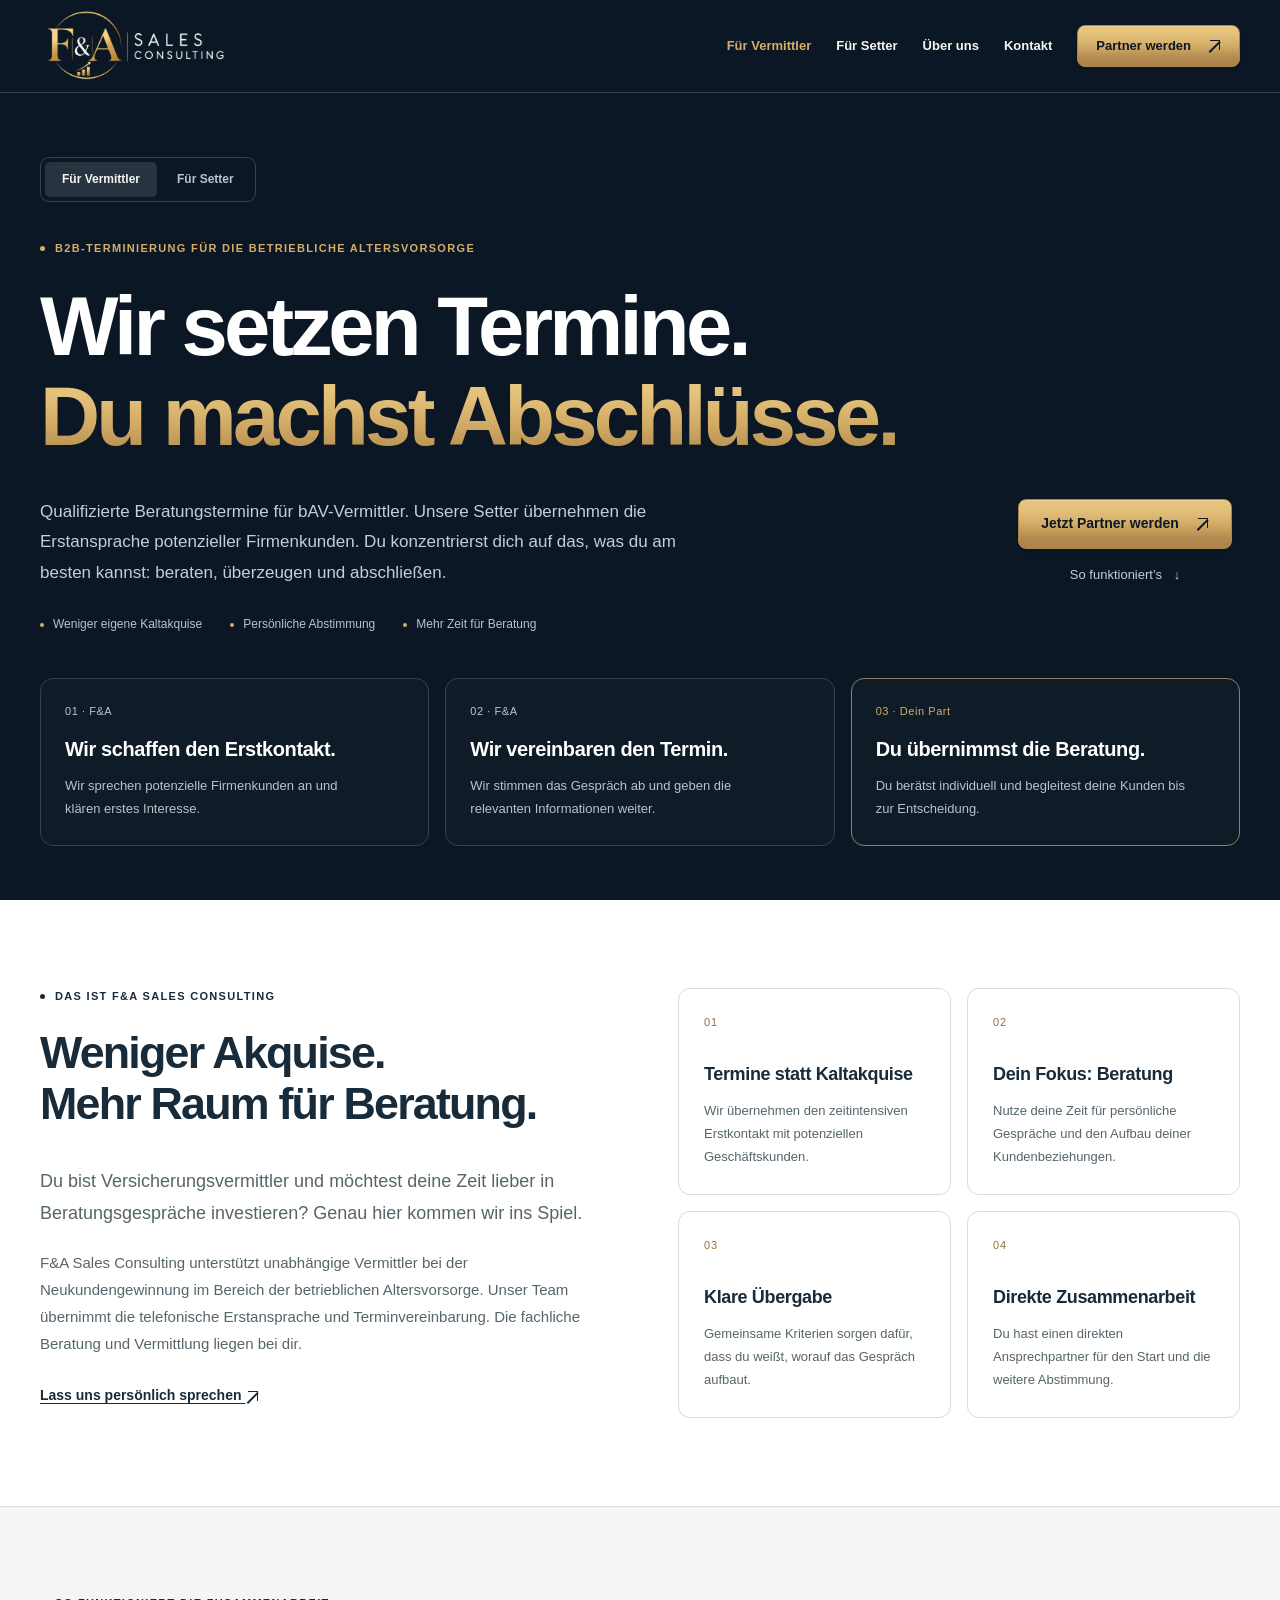
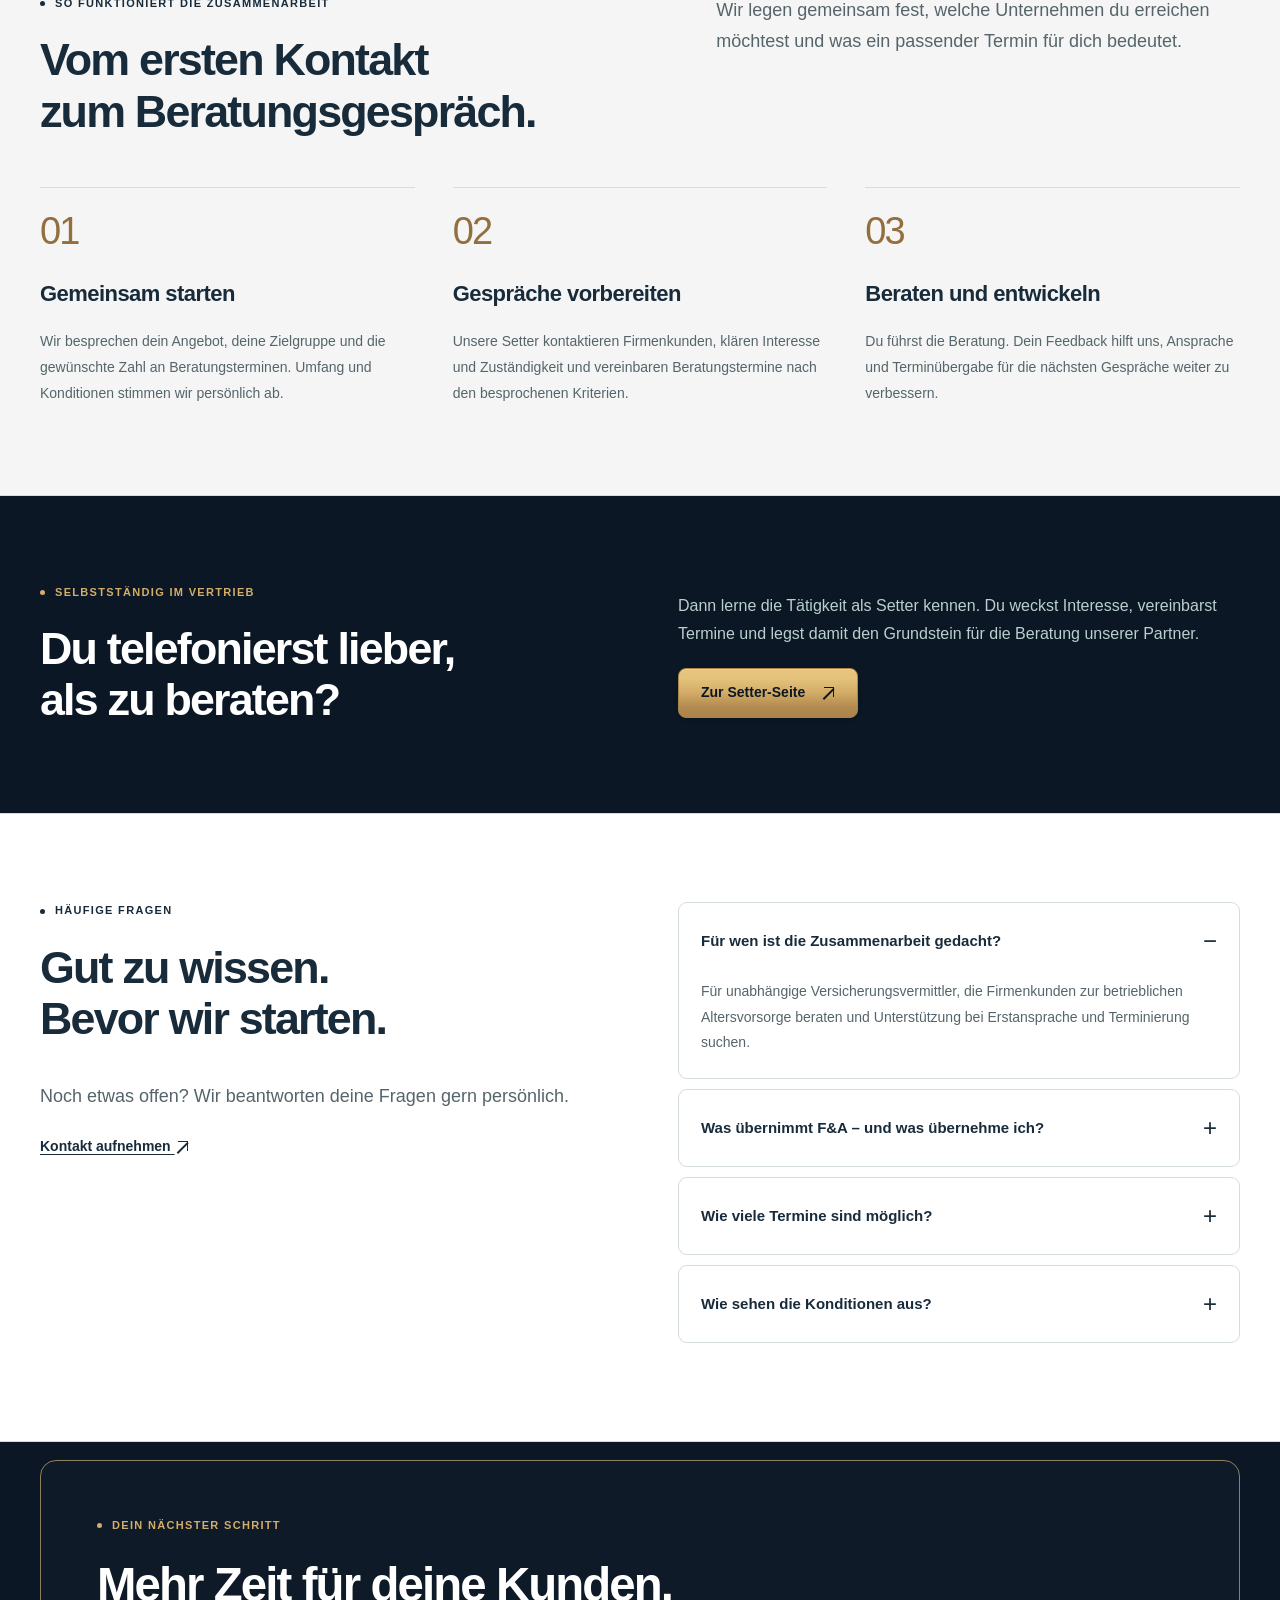
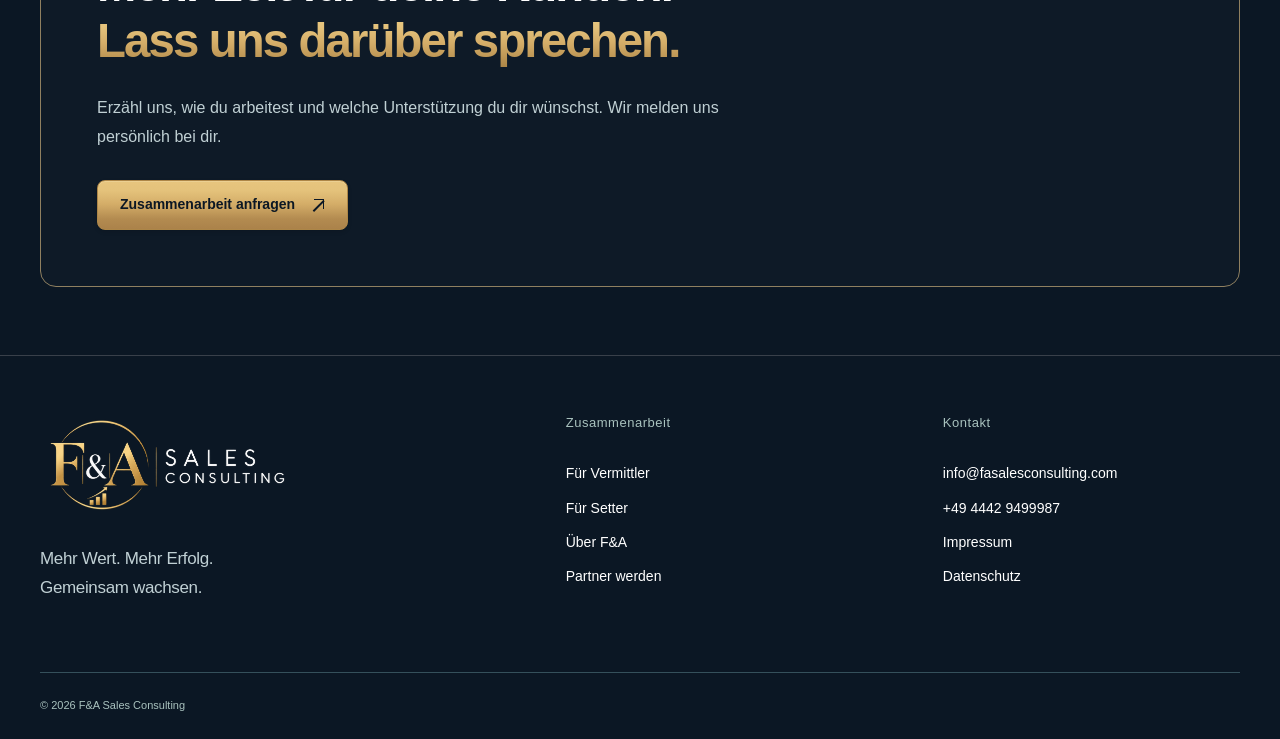
==== commit cc7261da: "Add files via upload 404 mit design" ====
--- a/index.html
+++ b/index.html
@@ -1,9 +1,9 @@
 <!doctype html>
-<html lang="de"><head><meta charset="utf-8"><meta name="viewport" content="width=device-width,initial-scale=1"><meta name="theme-color" content="#0b1724"><meta name="color-scheme" content="light"><meta name="referrer" content="strict-origin-when-cross-origin"><meta http-equiv="Content-Security-Policy" content="default-src 'self'; script-src 'self'; style-src 'self'; img-src 'self' data: blob:; font-src 'self'; connect-src 'self' https://*.supabase.co; base-uri 'none'; object-src 'none'; form-action 'self' mailto:; upgrade-insecure-requests"><title>Wir setzen Termine. Du machst Abschlüsse. | F&amp;A Sales Consulting</title><meta name="description" content="Qualifizierte Beratungstermine für unabhängige bAV-Vermittler. F&amp;A Sales Consulting übernimmt Erstansprache und Terminierung – du konzentrierst dich auf die Beratung."><meta name="robots" content="index,follow"><link rel="canonical" href="https://fasalesconsulting.com/"><link rel="icon" href="zeichen/fa-markenbild.jpg" type="image/jpeg"><meta property="og:type" content="website"><meta property="og:locale" content="de_DE"><meta property="og:site_name" content="F&amp;A Sales Consulting"><meta property="og:title" content="Wir setzen Termine. Du machst Abschlüsse."><meta property="og:description" content="Qualifizierte Beratungstermine für unabhängige bAV-Vermittler. F&amp;A Sales Consulting übernimmt Erstansprache und Terminierung – du konzentrierst dich auf die Beratung."><meta property="og:url" content="https://fasalesconsulting.com/"><meta property="og:image" content="https://fasalesconsulting.com/zeichen/fa-markenbild.jpg"><meta property="og:image:width" content="1254"><meta property="og:image:height" content="1254"><meta name="twitter:card" content="summary_large_image"><link rel="stylesheet" href="gestaltung/auftritt.css"></head><body class="fa-oeffentlich"><a class="fa-sprung" href="#fa-seiteninhalt">Direkt zum Inhalt</a><header class="fa-kopf"><div class="fa-rahmen fa-kopfzeile"><a class="fa-wortmarke" href="index.html" aria-label="F&amp;A Sales Consulting – zur Startseite"><img src="zeichen/fa-firmenlogo.png" width="1983" height="793" alt="F&amp;A Sales Consulting"></a><button class="fa-menuschalter" type="button" aria-expanded="false" aria-controls="fa-hauptnavigation" data-fa-menuschalter>Menü</button><nav class="fa-navigation" id="fa-hauptnavigation" aria-label="Seitennavigation" data-fa-navigation><a href="index.html" aria-current="page">Für Vermittler</a><a href="mitwirken.html">Für Setter</a><a href="index.html#fa-ueber-uns">Über uns</a><a href="austausch.html">Kontakt</a><a class="fa-knopf fa-knopf-klein" href="austausch.html">Partner werden <span class="fa-pfeil" aria-hidden="true">↗</span></a></nav></div></header><main id="fa-seiteninhalt">
-<section class="fa-hero-neu"><div class="fa-rahmen"><nav class="fa-zielwahl" aria-label="Zielgruppe"><a href="index.html" aria-current="page">Für Vermittler</a><a href="mitwirken.html">Für Setter</a></nav><p class="fa-ueberzeile">B2B-Terminierung für die betriebliche Altersvorsorge</p><h1><span>Wir setzen Termine.</span><span class="fa-helltext">Du machst Abschlüsse.</span></h1><div class="fa-hero-unten"><p class="fa-vorspann">Qualifizierte Beratungstermine für bAV-Vermittler. Unsere Setter übernehmen die Erstansprache potenzieller Firmenkunden. Du konzentrierst dich auf das, was du am besten kannst: beraten, überzeugen und abschließen.</p><div class="fa-hero-aktionen"><a class="fa-knopf fa-knopf-hell" href="austausch.html">Jetzt Partner werden <span class="fa-pfeil" aria-hidden="true">↗</span></a><a class="fa-hero-textlink" href="#fa-arbeitsweise">So funktioniert’s <span aria-hidden="true">↓</span></a></div></div><ul class="fa-hero-punkte"><li>Weniger eigene Kaltakquise</li><li>Persönliche Abstimmung</li><li>Mehr Zeit für Beratung</li></ul><div class="fa-rollenraster" aria-label="So teilen wir die Aufgaben auf"><div class="fa-rolle"><span class="fa-rollenlabel">01 · F&amp;A</span><h2>Wir schaffen den Erstkontakt.</h2><p>Wir sprechen potenzielle Firmenkunden an und klären erstes Interesse.</p></div><div class="fa-rolle"><span class="fa-rollenlabel">02 · F&amp;A</span><h2>Wir vereinbaren den Termin.</h2><p>Wir stimmen das Gespräch ab und geben die relevanten Informationen weiter.</p></div><div class="fa-rolle fa-rolle-gold"><span class="fa-rollenlabel">03 · Dein Part</span><h2>Du übernimmst die Beratung.</h2><p>Du berätst individuell und begleitest deine Kunden bis zur Entscheidung.</p></div></div></div></section>
-<section class="fa-abschnitt fa-abschnitt-weiss" id="fa-ueber-uns"><div class="fa-rahmen fa-zweiteiler fa-ueberblick"><div><p class="fa-ueberzeile">Das ist F&amp;A Sales Consulting</p><h2>Weniger Akquise.<br>Mehr Raum für Beratung.</h2><p class="fa-vorspann">Du bist Versicherungsvermittler und möchtest deine Zeit lieber in Beratungsgespräche investieren? Genau hier kommen wir ins Spiel.</p><p>F&amp;A Sales Consulting unterstützt unabhängige Vermittler bei der Neukundengewinnung im Bereich der betrieblichen Altersvorsorge. Unser Team übernimmt die telefonische Erstansprache und Terminvereinbarung. Die fachliche Beratung und Vermittlung liegen bei dir.</p><a class="fa-textverweis" href="austausch.html">Lass uns persönlich sprechen <span class="fa-pfeil" aria-hidden="true">↗</span></a></div><div class="fa-vorteilsraster"><article class="fa-vorteil"><span class="fa-minizeichen" aria-hidden="true">01</span><h3>Termine statt Kaltakquise</h3><p>Wir übernehmen den zeitintensiven Erstkontakt mit potenziellen Geschäftskunden.</p></article><article class="fa-vorteil"><span class="fa-minizeichen" aria-hidden="true">02</span><h3>Dein Fokus: Beratung</h3><p>Nutze deine Zeit für persönliche Gespräche und den Aufbau deiner Kundenbeziehungen.</p></article><article class="fa-vorteil"><span class="fa-minizeichen" aria-hidden="true">03</span><h3>Klare Übergabe</h3><p>Gemeinsame Kriterien sorgen dafür, dass du weißt, worauf das Gespräch aufbaut.</p></article><article class="fa-vorteil"><span class="fa-minizeichen" aria-hidden="true">04</span><h3>Direkte Zusammenarbeit</h3><p>Franz und Alexander sind deine Ansprechpartner für den Start und die weitere Abstimmung.</p></article></div></div></section>
+<html lang="de"><head><meta charset="utf-8"><meta name="viewport" content="width=device-width,initial-scale=1"><meta name="theme-color" content="#0b1724"><meta name="color-scheme" content="light"><meta name="referrer" content="strict-origin-when-cross-origin"><meta http-equiv="Content-Security-Policy" content="default-src 'self'; script-src 'self'; style-src 'self'; img-src 'self' data: blob:; font-src 'self'; connect-src 'self' https://*.supabase.co; base-uri 'none'; object-src 'none'; form-action 'self' mailto:; upgrade-insecure-requests"><title>Wir setzen Termine. Du machst Abschlüsse. | F&amp;A Sales Consulting</title><meta name="description" content="Qualifizierte Beratungstermine für unabhängige bAV-Vermittler. F&amp;A Sales Consulting übernimmt Erstansprache und Terminierung – du konzentrierst dich auf die Beratung."><meta name="robots" content="index,follow"><link rel="canonical" href="https://fasalesconsulting.com/"><link rel="icon" href="/zeichen/fa-markenbild.jpg" type="image/jpeg"><meta property="og:type" content="website"><meta property="og:locale" content="de_DE"><meta property="og:site_name" content="F&amp;A Sales Consulting"><meta property="og:title" content="Wir setzen Termine. Du machst Abschlüsse."><meta property="og:description" content="Qualifizierte Beratungstermine für unabhängige bAV-Vermittler. F&amp;A Sales Consulting übernimmt Erstansprache und Terminierung – du konzentrierst dich auf die Beratung."><meta property="og:url" content="https://fasalesconsulting.com/"><meta property="og:image" content="https://fasalesconsulting.com/zeichen/fa-markenbild.jpg"><meta property="og:image:width" content="1254"><meta property="og:image:height" content="1254"><meta name="twitter:card" content="summary_large_image"><link rel="stylesheet" href="/gestaltung/auftritt.css"></head><body class="fa-oeffentlich"><a class="fa-sprung" href="#fa-seiteninhalt">Direkt zum Inhalt</a><header class="fa-kopf"><div class="fa-rahmen fa-kopfzeile"><a class="fa-wortmarke" href="/index.html" aria-label="F&amp;A Sales Consulting – zur Startseite"><img src="/zeichen/fa-firmenlogo.png" width="1983" height="793" alt="F&amp;A Sales Consulting"></a><button class="fa-menuschalter" type="button" aria-expanded="false" aria-controls="fa-hauptnavigation" data-fa-menuschalter>Menü</button><nav class="fa-navigation" id="fa-hauptnavigation" aria-label="Seitennavigation" data-fa-navigation><a href="/index.html" aria-current="page">Für Vermittler</a><a href="/mitwirken.html">Für Setter</a><a href="/index.html#fa-ueber-uns">Über uns</a><a href="/austausch.html">Kontakt</a><a class="fa-knopf fa-knopf-klein" href="/austausch.html">Partner werden <span class="fa-pfeil" aria-hidden="true">↗</span></a></nav></div></header><main id="fa-seiteninhalt">
+<section class="fa-hero-neu"><div class="fa-rahmen"><nav class="fa-zielwahl" aria-label="Zielgruppe"><a href="/index.html" aria-current="page">Für Vermittler</a><a href="/mitwirken.html">Für Setter</a></nav><p class="fa-ueberzeile">B2B-Terminierung für die betriebliche Altersvorsorge</p><h1><span>Wir setzen Termine.</span><span class="fa-helltext">Du machst Abschlüsse.</span></h1><div class="fa-hero-unten"><p class="fa-vorspann">Qualifizierte Beratungstermine für bAV-Vermittler. Unsere Setter übernehmen die Erstansprache potenzieller Firmenkunden. Du konzentrierst dich auf das, was du am besten kannst: beraten, überzeugen und abschließen.</p><div class="fa-hero-aktionen"><a class="fa-knopf fa-knopf-hell" href="/austausch.html">Jetzt Partner werden <span class="fa-pfeil" aria-hidden="true">↗</span></a><a class="fa-hero-textlink" href="#fa-arbeitsweise">So funktioniert’s <span aria-hidden="true">↓</span></a></div></div><ul class="fa-hero-punkte"><li>Weniger eigene Kaltakquise</li><li>Persönliche Abstimmung</li><li>Mehr Zeit für Beratung</li></ul><div class="fa-rollenraster" aria-label="So teilen wir die Aufgaben auf"><div class="fa-rolle"><span class="fa-rollenlabel">01 · F&amp;A</span><h2>Wir schaffen den Erstkontakt.</h2><p>Wir sprechen potenzielle Firmenkunden an und klären erstes Interesse.</p></div><div class="fa-rolle"><span class="fa-rollenlabel">02 · F&amp;A</span><h2>Wir vereinbaren den Termin.</h2><p>Wir stimmen das Gespräch ab und geben die relevanten Informationen weiter.</p></div><div class="fa-rolle fa-rolle-gold"><span class="fa-rollenlabel">03 · Dein Part</span><h2>Du übernimmst die Beratung.</h2><p>Du berätst individuell und begleitest deine Kunden bis zur Entscheidung.</p></div></div></div></section>
+<section class="fa-abschnitt fa-abschnitt-weiss" id="fa-ueber-uns"><div class="fa-rahmen fa-zweiteiler fa-ueberblick"><div><p class="fa-ueberzeile">Das ist F&amp;A Sales Consulting</p><h2>Weniger Akquise.<br>Mehr Raum für Beratung.</h2><p class="fa-vorspann">Du bist Versicherungsvermittler und möchtest deine Zeit lieber in Beratungsgespräche investieren? Genau hier kommen wir ins Spiel.</p><p>F&amp;A Sales Consulting unterstützt unabhängige Vermittler bei der Neukundengewinnung im Bereich der betrieblichen Altersvorsorge. Unser Team übernimmt die telefonische Erstansprache und Terminvereinbarung. Die fachliche Beratung und Vermittlung liegen bei dir.</p><a class="fa-textverweis" href="/austausch.html">Lass uns persönlich sprechen <span class="fa-pfeil" aria-hidden="true">↗</span></a></div><div class="fa-vorteilsraster"><article class="fa-vorteil"><span class="fa-minizeichen" aria-hidden="true">01</span><h3>Termine statt Kaltakquise</h3><p>Wir übernehmen den zeitintensiven Erstkontakt mit potenziellen Geschäftskunden.</p></article><article class="fa-vorteil"><span class="fa-minizeichen" aria-hidden="true">02</span><h3>Dein Fokus: Beratung</h3><p>Nutze deine Zeit für persönliche Gespräche und den Aufbau deiner Kundenbeziehungen.</p></article><article class="fa-vorteil"><span class="fa-minizeichen" aria-hidden="true">03</span><h3>Klare Übergabe</h3><p>Gemeinsame Kriterien sorgen dafür, dass du weißt, worauf das Gespräch aufbaut.</p></article><article class="fa-vorteil"><span class="fa-minizeichen" aria-hidden="true">04</span><h3>Direkte Zusammenarbeit</h3><p>Du hast einen direkten Ansprechpartner für den Start und die weitere Abstimmung.</p></article></div></div></section>
 <section class="fa-abschnitt" id="fa-arbeitsweise"><div class="fa-rahmen"><div class="fa-abschnitt-kopf"><div><p class="fa-ueberzeile">So funktioniert die Zusammenarbeit</p><h2>Vom ersten Kontakt<br>zum Beratungsgespräch.</h2></div><p class="fa-vorspann">Wir legen gemeinsam fest, welche Unternehmen du erreichen möchtest und was ein passender Termin für dich bedeutet.</p></div><ol class="fa-prozessliste"><li><span class="fa-prozessnummer" aria-hidden="true">01</span><h3>Gemeinsam starten</h3><p>Wir besprechen dein Angebot, deine Zielgruppe und die gewünschte Zahl an Beratungsterminen. Umfang und Konditionen stimmen wir persönlich ab.</p></li><li><span class="fa-prozessnummer" aria-hidden="true">02</span><h3>Gespräche vorbereiten</h3><p>Unsere Setter kontaktieren Firmenkunden, klären Interesse und Zuständigkeit und vereinbaren Beratungstermine nach den besprochenen Kriterien.</p></li><li><span class="fa-prozessnummer" aria-hidden="true">03</span><h3>Beraten und entwickeln</h3><p>Du führst die Beratung. Dein Feedback hilft uns, Ansprache und Terminübergabe für die nächsten Gespräche weiter zu verbessern.</p></li></ol></div></section>
-<section class="fa-abschnitt fa-abschnitt-dunkel"><div class="fa-rahmen fa-partnerstreifen"><div><p class="fa-ueberzeile">Selbstständig im Vertrieb</p><h2>Du telefonierst lieber,<br>als zu beraten?</h2></div><div><p class="fa-vorspann">Dann lerne die Tätigkeit als Setter kennen. Du weckst Interesse, vereinbarst Termine und legst damit den Grundstein für die Beratung unserer Partner.</p><a class="fa-knopf fa-knopf-hell" href="mitwirken.html">Zur Setter-Seite <span class="fa-pfeil" aria-hidden="true">↗</span></a></div></div></section>
-<section class="fa-abschnitt fa-abschnitt-weiss"><div class="fa-rahmen fa-zweiteiler"><div><p class="fa-ueberzeile">Häufige Fragen</p><h2>Gut zu wissen.<br>Bevor wir starten.</h2><p class="fa-vorspann">Noch etwas offen? Wir beantworten deine Fragen gern persönlich.</p><a class="fa-textverweis" href="austausch.html">Kontakt aufnehmen <span class="fa-pfeil" aria-hidden="true">↗</span></a></div><div class="fa-fragen"><details open><summary>Für wen ist die Zusammenarbeit gedacht?</summary><p>Für unabhängige Versicherungsvermittler, die Firmenkunden zur betrieblichen Altersvorsorge beraten und Unterstützung bei Erstansprache und Terminierung suchen.</p></details><details><summary>Was übernimmt F&amp;A – und was übernehme ich?</summary><p>Wir übernehmen die Erstansprache, die Qualifizierung nach vereinbarten Kriterien und die Terminabstimmung. Du führst die fachliche Beratung und begleitest den Kunden bis zur Entscheidung.</p></details><details><summary>Wie viele Termine sind möglich?</summary><p>Deinen Bedarf besprechen wir gemeinsam. Der tatsächliche Umfang hängt unter anderem von Zielgruppe, Kriterien und Verfügbarkeit ab. Ein bestimmter Umsatz oder Abschluss wird nicht zugesagt.</p></details><details><summary>Wie sehen die Konditionen aus?</summary><p>Wir klären zuerst deine Anforderungen. Umfang, Vergütung und die Bedingungen der Zusammenarbeit halten wir anschließend in einer individuellen Vereinbarung fest.</p></details></div></div></section>
-<section class="fa-abschluss"><div class="fa-rahmen"><div class="fa-abschluss-innen"><p class="fa-ueberzeile">Dein nächster Schritt</p><h2>Mehr Zeit für deine Kunden.<br><span class="fa-helltext">Lass uns darüber sprechen.</span></h2><p>Erzähl uns, wie du arbeitest und welche Unterstützung du dir wünschst. Wir melden uns persönlich bei dir.</p><a class="fa-knopf fa-knopf-hell" href="austausch.html">Zusammenarbeit anfragen <span class="fa-pfeil" aria-hidden="true">↗</span></a></div></div></section>
-</main><footer class="fa-fuss"><div class="fa-rahmen"><div class="fa-fussraster"><div><a class="fa-wortmarke" href="index.html" aria-label="F&amp;A Sales Consulting – zur Startseite"><img src="zeichen/fa-firmenlogo.png" width="1983" height="793" alt="F&amp;A Sales Consulting"></a><p>Mehr Wert. Mehr Erfolg.<br>Gemeinsam wachsen.</p></div><div class="fa-fussnav"><h2>Zusammenarbeit</h2><a href="index.html">Für Vermittler</a><a href="mitwirken.html">Für Setter</a><a href="index.html#fa-ueber-uns">Über F&amp;A</a><a href="austausch.html">Partner werden</a></div><div class="fa-fussnav"><h2>Kontakt</h2><a href="mailto:info@fasalesconsulting.com" data-fa-postfach="anzeigen">info@fasalesconsulting.com</a><a href="tel:+4944429499987" data-fa-telefon>+49 4442 9499987</a><a href="anbieter.html">Impressum</a><a href="privatsphaere.html">Datenschutz</a></div></div><div class="fa-fussende"><span>© 2026 F&amp;A Sales Consulting</span><span>Franz Dippel und Alexander Bobykin GbR · Lohne</span></div></div></footer><script type="module" src="ablauf/auftritt.js"></script></body></html>+<section class="fa-abschnitt fa-abschnitt-dunkel"><div class="fa-rahmen fa-partnerstreifen"><div><p class="fa-ueberzeile">Selbstständig im Vertrieb</p><h2>Du telefonierst lieber,<br>als zu beraten?</h2></div><div><p class="fa-vorspann">Dann lerne die Tätigkeit als Setter kennen. Du weckst Interesse, vereinbarst Termine und legst damit den Grundstein für die Beratung unserer Partner.</p><a class="fa-knopf fa-knopf-hell" href="/mitwirken.html">Zur Setter-Seite <span class="fa-pfeil" aria-hidden="true">↗</span></a></div></div></section>
+<section class="fa-abschnitt fa-abschnitt-weiss"><div class="fa-rahmen fa-zweiteiler"><div><p class="fa-ueberzeile">Häufige Fragen</p><h2>Gut zu wissen.<br>Bevor wir starten.</h2><p class="fa-vorspann">Noch etwas offen? Wir beantworten deine Fragen gern persönlich.</p><a class="fa-textverweis" href="/austausch.html">Kontakt aufnehmen <span class="fa-pfeil" aria-hidden="true">↗</span></a></div><div class="fa-fragen"><details open><summary>Für wen ist die Zusammenarbeit gedacht?</summary><p>Für unabhängige Versicherungsvermittler, die Firmenkunden zur betrieblichen Altersvorsorge beraten und Unterstützung bei Erstansprache und Terminierung suchen.</p></details><details><summary>Was übernimmt F&amp;A – und was übernehme ich?</summary><p>Wir übernehmen die Erstansprache, die Qualifizierung nach vereinbarten Kriterien und die Terminabstimmung. Du führst die fachliche Beratung und begleitest den Kunden bis zur Entscheidung.</p></details><details><summary>Wie viele Termine sind möglich?</summary><p>Deinen Bedarf besprechen wir gemeinsam. Der tatsächliche Umfang hängt unter anderem von Zielgruppe, Kriterien und Verfügbarkeit ab. Ein bestimmter Umsatz oder Abschluss wird nicht zugesagt.</p></details><details><summary>Wie sehen die Konditionen aus?</summary><p>Wir klären zuerst deine Anforderungen. Umfang, Vergütung und die Bedingungen der Zusammenarbeit halten wir anschließend in einer individuellen Vereinbarung fest.</p></details></div></div></section>
+<section class="fa-abschluss"><div class="fa-rahmen"><div class="fa-abschluss-innen"><p class="fa-ueberzeile">Dein nächster Schritt</p><h2>Mehr Zeit für deine Kunden.<br><span class="fa-helltext">Lass uns darüber sprechen.</span></h2><p>Erzähl uns, wie du arbeitest und welche Unterstützung du dir wünschst. Wir melden uns persönlich bei dir.</p><a class="fa-knopf fa-knopf-hell" href="/austausch.html">Zusammenarbeit anfragen <span class="fa-pfeil" aria-hidden="true">↗</span></a></div></div></section>
+</main><footer class="fa-fuss"><div class="fa-rahmen"><div class="fa-fussraster"><div><a class="fa-wortmarke" href="/index.html" aria-label="F&amp;A Sales Consulting – zur Startseite"><img src="/zeichen/fa-firmenlogo.png" width="1983" height="793" alt="F&amp;A Sales Consulting"></a><p>Mehr Wert. Mehr Erfolg.<br>Gemeinsam wachsen.</p></div><div class="fa-fussnav"><h2>Zusammenarbeit</h2><a href="/index.html">Für Vermittler</a><a href="/mitwirken.html">Für Setter</a><a href="/index.html#fa-ueber-uns">Über F&amp;A</a><a href="/austausch.html">Partner werden</a></div><div class="fa-fussnav"><h2>Kontakt</h2><a href="mailto:info@fasalesconsulting.com" data-fa-postfach="anzeigen">info@fasalesconsulting.com</a><a href="tel:+4944429499987" data-fa-telefon>+49 4442 9499987</a><a href="/impressum/">Impressum</a><a href="/datenschutz/">Datenschutz</a></div></div><div class="fa-fussende"><span>© 2026 F&amp;A Sales Consulting</span></div></div></footer><script type="module" src="/ablauf/auftritt.js"></script></body></html>
--- a/gestaltung/auftritt.css
+++ b/gestaltung/auftritt.css
@@ -115,3 +115,29 @@
 @media(max-width:980px){.fa-oeffentlich .fa-kopfzeile{min-height:86px}.fa-oeffentlich .fa-menuschalter{display:block}.fa-oeffentlich .fa-navigation{display:none;position:absolute;left:0;right:0;top:85px;background:var(--fa-nacht);border-bottom:1px solid #39404a;padding:24px 28px 30px;flex-direction:column;align-items:stretch;gap:22px}.fa-oeffentlich .fa-navigation-offen{display:flex}.fa-oeffentlich .fa-navigation .fa-knopf{align-self:start}.fa-hero-unten{grid-template-columns:1fr;gap:24px}.fa-hero-aktionen{align-items:flex-start;min-width:0;flex-direction:row;gap:25px;align-items:center}.fa-hero-neu h1{font-size:clamp(3rem,7.2vw,4.6rem)}.fa-hero-setter h1{font-size:clamp(3rem,6.2vw,4rem)}.fa-rolle{padding:20px}.fa-rolle h2{font-size:18px}.fa-oeffentlich .fa-zweiteiler.fa-ueberblick{grid-template-columns:1fr;gap:32px}.fa-ueberblick>div:first-child{max-width:750px}.fa-vorteil h3{font-size:20px}}
 @media(max-width:780px){.fa-oeffentlich .fa-kopf .fa-wortmarke img{width:172px;max-height:69px}.fa-oeffentlich .fa-abschnitt{padding-block:58px}.fa-oeffentlich .fa-vorspann{font-size:16px;line-height:1.8}.fa-oeffentlich .fa-zweiteiler,.fa-partnerstreifen{grid-template-columns:1fr;gap:30px}.fa-oeffentlich .fa-seitenauftakt{padding-block:45px}.fa-hero-neu{padding:40px 0 38px}.fa-zielwahl{margin-bottom:30px}.fa-hero-neu .fa-ueberzeile{font-size:10px;line-height:1.7;max-width:330px;margin-bottom:22px;align-items:flex-start}.fa-hero-neu .fa-ueberzeile:before{margin-top:6px;flex-shrink:0}.fa-hero-neu h1,.fa-hero-setter h1{font-size:clamp(2.5rem,7.8vw,3.8rem);letter-spacing:-.045em;margin-bottom:25px;line-height:1.12}.fa-hero-neu h1>span{max-width:100%}.fa-hero-unten{margin-top:25px;gap:25px}.fa-hero-unten .fa-vorspann{font-size:16px}.fa-hero-aktionen{flex-wrap:wrap;gap:18px}.fa-hero-punkte{gap:12px 20px;font-size:11px;margin:25px 0}.fa-rollenraster{grid-template-columns:1fr;gap:12px;margin-top:30px}.fa-rolle{padding:22px}.fa-rollenlabel{margin-bottom:12px}.fa-rolle h2{font-size:20px;max-width:none;margin-bottom:8px}.fa-rolle p{max-width:550px;font-size:13px}.fa-vorteilsraster{gap:12px}.fa-minizeichen{margin-bottom:24px}.fa-vorteil h3{font-size:18px}.fa-prozessliste{grid-template-columns:1fr;gap:25px}.fa-prozessliste li{display:grid;grid-template-columns:45px 1fr;gap:0 18px;padding-top:24px}.fa-prozessnummer{grid-row:span 2;font-size:29px;margin:0;padding-top:3px}.fa-prozessliste h3{font-size:21px;margin-bottom:12px}.fa-prozessliste p{grid-column:2}.fa-abschluss{padding:0 0 45px}.fa-abschluss-innen{padding:30px 25px;border-radius:12px}.fa-abschluss h2{font-size:2.1rem}.fa-abschluss h2 br{display:none}.fa-abschluss .fa-helltext{display:block}.fa-oeffentlich .fa-fussraster{grid-template-columns:1fr 1fr;gap:35px}.fa-oeffentlich .fa-fussraster>div:first-child{grid-column:1/-1}.fa-rechnerdetails>summary{padding:20px;font-size:13px}.fa-rechnerinhalt{padding:0 14px 14px}.fa-oeffentlich .fa-fragen details{padding-inline:18px}}
 @media(max-width:420px){.fa-oeffentlich .fa-kopf .fa-wortmarke img{width:clamp(140px,44vw,172px)}.fa-oeffentlich .fa-kopfzeile{gap:14px}.fa-hero-neu h1,.fa-hero-setter h1{font-size:clamp(2.2rem,9vw,2.9rem);line-height:1.15;letter-spacing:-.04em;text-wrap:normal}.fa-hero-neu .fa-ueberzeile{letter-spacing:.08em}.fa-hero-aktionen{width:100%;flex-direction:column;align-items:stretch;gap:17px}.fa-hero-aktionen .fa-knopf{width:100%}.fa-hero-textlink{text-align:center}.fa-hero-punkte{display:grid;gap:7px}.fa-vorteilsraster,.fa-vorteilsraster-breit{grid-template-columns:1fr}.fa-vorteil{padding:24px}.fa-minizeichen{margin-bottom:18px}.fa-oeffentlich .fa-fussraster{grid-template-columns:minmax(0,1fr);gap:30px}.fa-oeffentlich .fa-seitenauftakt h1{font-size:2.5rem}.fa-oeffentlich .fa-abschnitt h2{font-size:2rem}.fa-abschluss-innen{padding:28px 20px}.fa-abschluss h2{font-size:1.9rem}.fa-abschluss p:not(.fa-ueberzeile){font-size:14px}.fa-abschluss .fa-knopf{width:100%}.fa-oeffentlich .fa-fussende span{overflow-wrap:anywhere}}
+
+.fa-rechtsinhalt{background:var(--fa-papier);border:1px solid var(--fa-linie);border-radius:10px;padding:25px 28px;margin:25px 0 45px;font-size:14px}.fa-rechtsinhalt strong{display:block;margin-bottom:12px}.fa-rechtsinhalt ol{columns:2;column-gap:40px;margin:0;padding-left:21px}.fa-rechtsinhalt li{break-inside:avoid;margin-bottom:8px;padding-left:4px}.fa-rechtsinhalt a{text-decoration:none}.fa-rechtsinhalt a:hover{text-decoration:underline}.fa-oeffentlich .fa-rechtstext{overflow-wrap:anywhere}.fa-oeffentlich .fa-rechtstext p,.fa-oeffentlich .fa-rechtstext li{line-height:1.85}.fa-oeffentlich .fa-rechtstext h2{font-size:1.55rem;line-height:1.3;margin-top:42px}.fa-oeffentlich .fa-rechtstext h2:first-child{margin-top:0}@media(max-width:600px){.fa-rechtsinhalt{padding:23px 20px}.fa-rechtsinhalt ol{columns:1}.fa-oeffentlich .fa-rechtstext h2{font-size:1.4rem}}
+
+/* Eigene Fehlerseite mit denselben Metallgold-Verläufen und stabilen Wegen zurück. */
+.fa-fehlerauftritt{background:var(--fa-nacht);color:var(--fa-weiss);min-height:min(780px,calc(100svh - 92px));display:grid;align-items:center;padding:86px 0 94px}
+.fa-fehlerraster{display:grid;grid-template-columns:.85fr 1.15fr;gap:90px;align-items:center}
+.fa-fehlermarke{min-width:0;padding-bottom:10px}
+.fa-fehlernummer{display:block;font-size:clamp(10rem,20vw,17rem);font-weight:600;line-height:1;letter-spacing:-.045em;width:fit-content;padding-right:.06em;font-variant-numeric:lining-nums}
+.fa-fehlerstrich{display:block;width:76px;height:1px;background:var(--fa-akzent);margin:35px 0 22px;opacity:.7}
+.fa-fehlersignatur{font-size:10px;letter-spacing:.19em;line-height:1.6;color:#b8c3ce}
+.fa-fehlerinhalt{min-width:0}
+.fa-fehlerinhalt .fa-ueberzeile{color:var(--fa-akzent);margin-bottom:22px}
+.fa-fehlerinhalt h1{font-size:clamp(2.4rem,4.2vw,3.6rem);line-height:1.13;letter-spacing:-.04em;margin-bottom:25px}
+.fa-fehlerinhalt .fa-vorspann{color:#c0d0d4;font-size:16px;line-height:1.85;max-width:540px;margin:0}
+.fa-fehlerinhalt .fa-aktionen{margin-top:30px;gap:12px}
+.fa-fehlerinhalt .fa-knopf-linie{color:var(--fa-weiss);border-color:#57717a}
+.fa-fehlerinhalt .fa-knopf-linie:hover{background:#27333f}
+.fa-fehlerziele{display:grid;grid-template-columns:1fr 1fr;gap:16px;border-top:1px solid #39404a;margin-top:38px;padding-top:25px}
+.fa-fehlerziele a{display:flex;justify-content:space-between;align-items:center;gap:12px;text-decoration:none;padding:5px 0;min-width:0}
+.fa-fehlerziele strong{display:block;font-size:14px;margin-bottom:5px;line-height:1.4}
+.fa-fehlerziele small{display:block;font-size:11px;color:#b8c3ce;line-height:1.7;max-width:180px}
+.fa-fehlerziele .fa-pfeil{color:var(--fa-akzent);width:12px;height:12px;margin-right:4px}
+.fa-fehlerziele a:hover strong{color:var(--fa-akzent);text-decoration:underline;text-underline-offset:4px}
+@media(max-width:1100px){.fa-fehlerraster{gap:50px}.fa-fehlerinhalt h1{font-size:2.9rem}.fa-fehlerinhalt .fa-aktionen{align-items:flex-start;flex-direction:column}.fa-fehlerinhalt .fa-knopf{min-width:200px}}
+@media(max-width:780px){.fa-fehlerauftritt{min-height:0;padding:42px 0 58px}.fa-fehlerraster{grid-template-columns:1fr;gap:32px}.fa-fehlermarke{padding:0}.fa-fehlernummer{font-size:clamp(9.5rem,28vw,12rem);line-height:.9}.fa-fehlerstrich{margin:24px 0 0;width:54px}.fa-fehlersignatur{display:none}.fa-fehlerinhalt h1{font-size:clamp(2.2rem,7vw,3rem);margin-bottom:20px}.fa-fehlerinhalt .fa-ueberzeile{font-size:10px;margin-bottom:18px}.fa-fehlerinhalt .fa-vorspann{font-size:15px;line-height:1.8;max-width:550px}.fa-fehlerinhalt .fa-aktionen{flex-direction:row;align-items:stretch;margin-top:25px}.fa-fehlerinhalt .fa-knopf{min-width:0}.fa-fehlerziele{margin-top:30px;padding-top:23px;max-width:550px}}
+@media(max-width:420px){.fa-fehlerinhalt .fa-aktionen{flex-direction:column}.fa-fehlerinhalt .fa-knopf{width:100%}.fa-fehlerinhalt h1{font-size:2.2rem}.fa-fehlerziele{gap:22px;grid-template-columns:1fr}.fa-fehlerziele a{justify-content:flex-start;gap:24px}.fa-fehlerziele small{max-width:none}}
